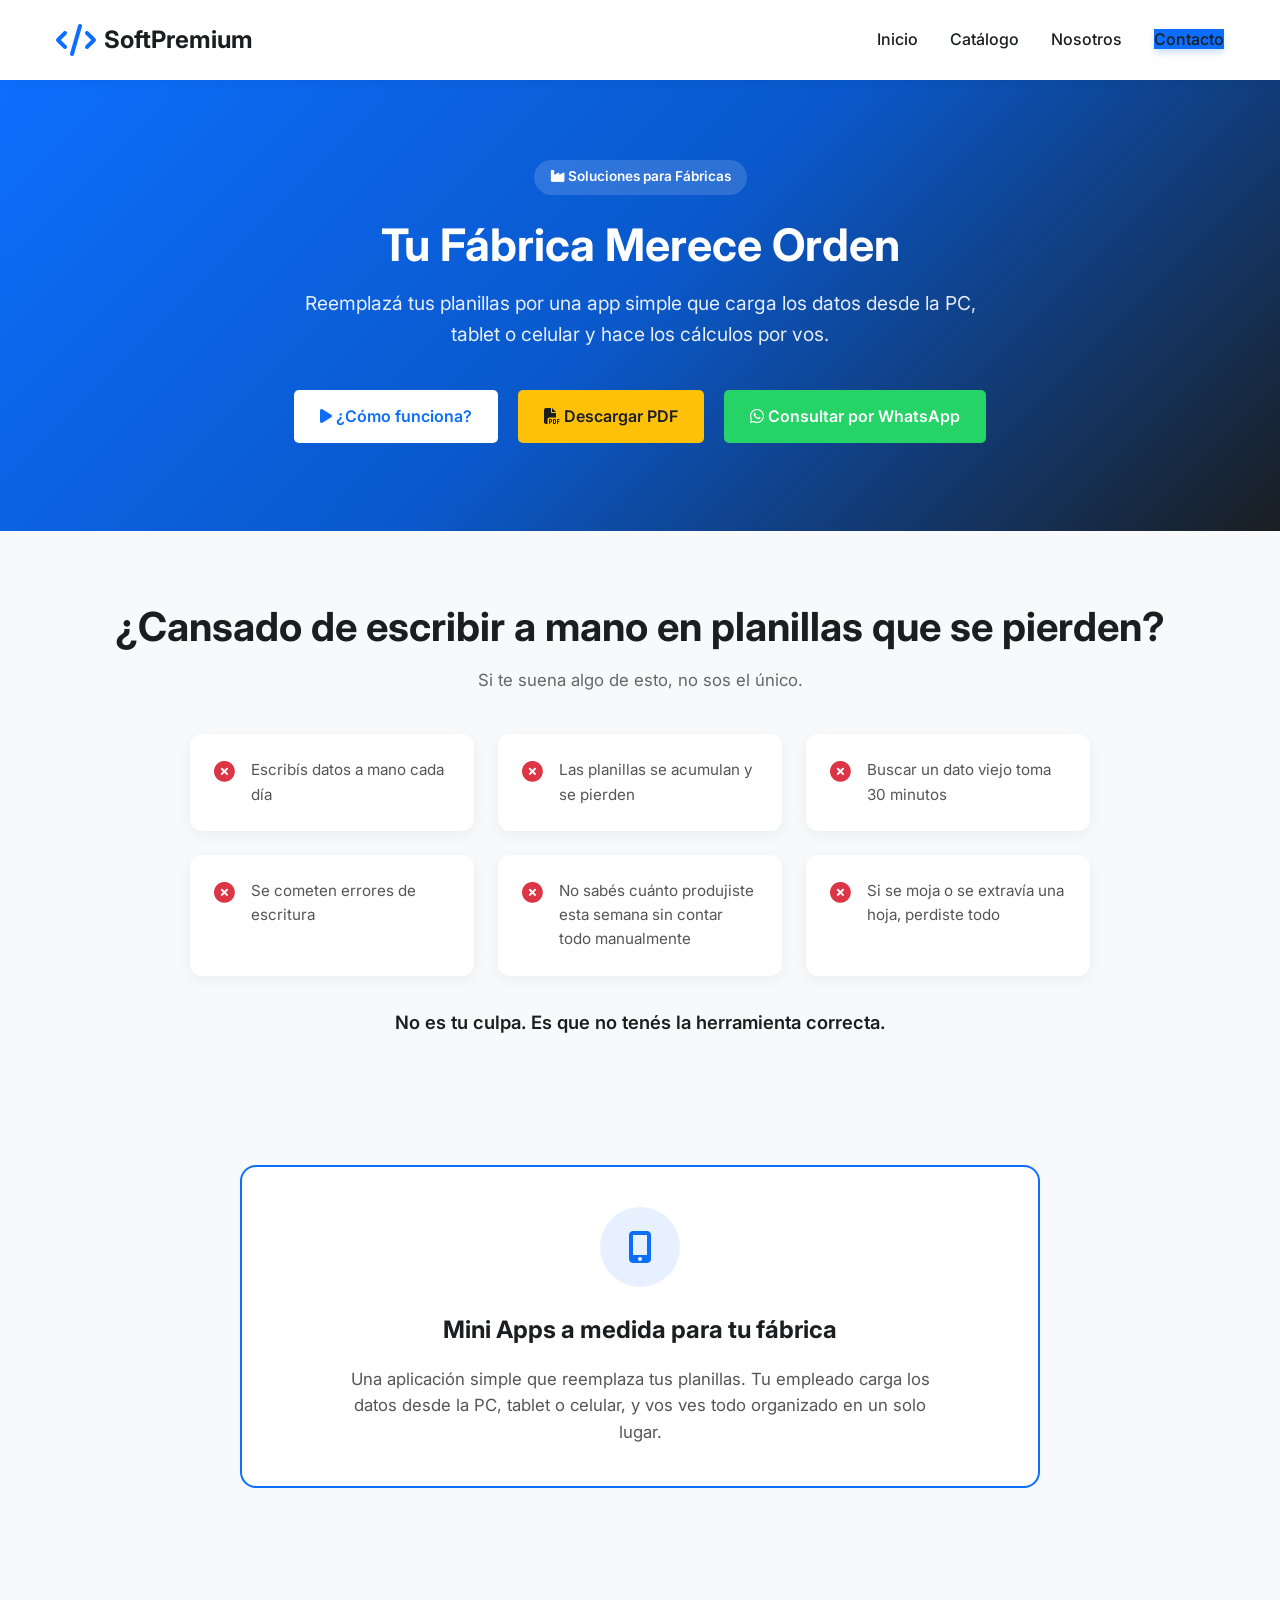
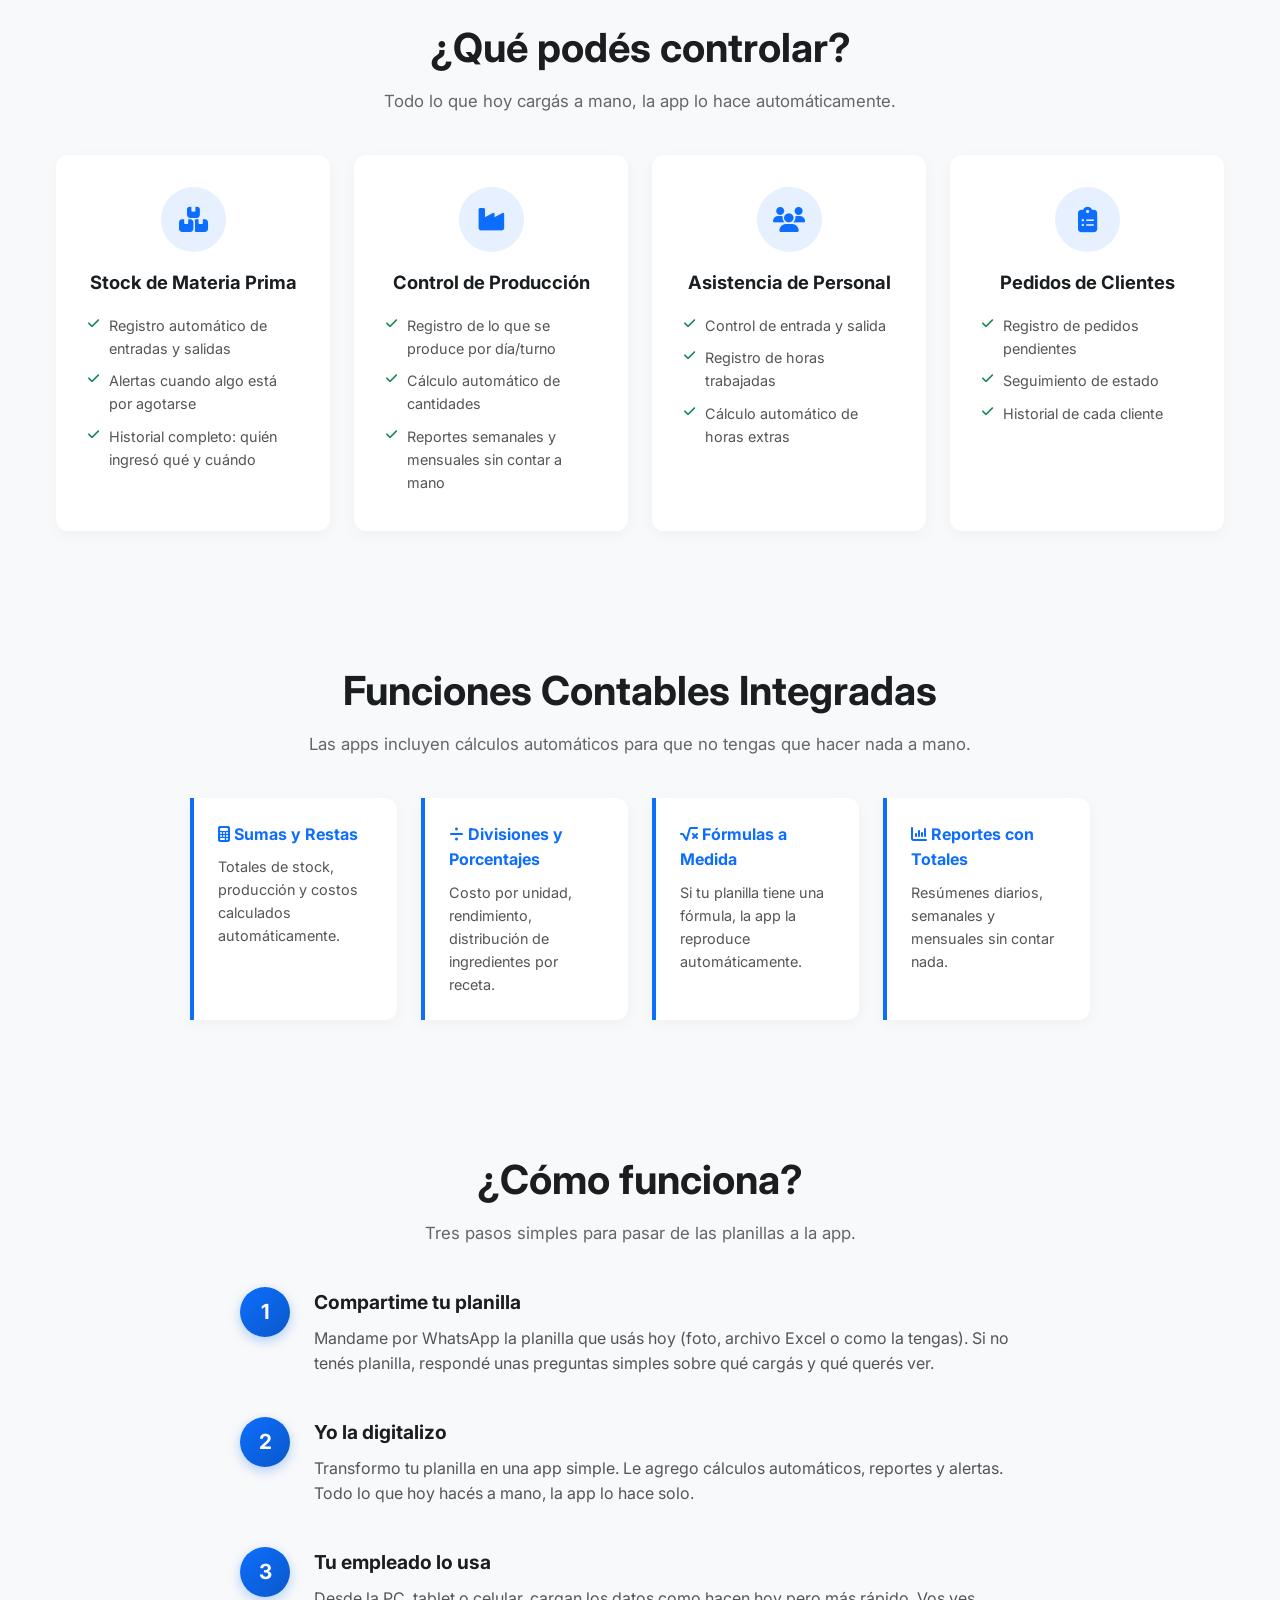
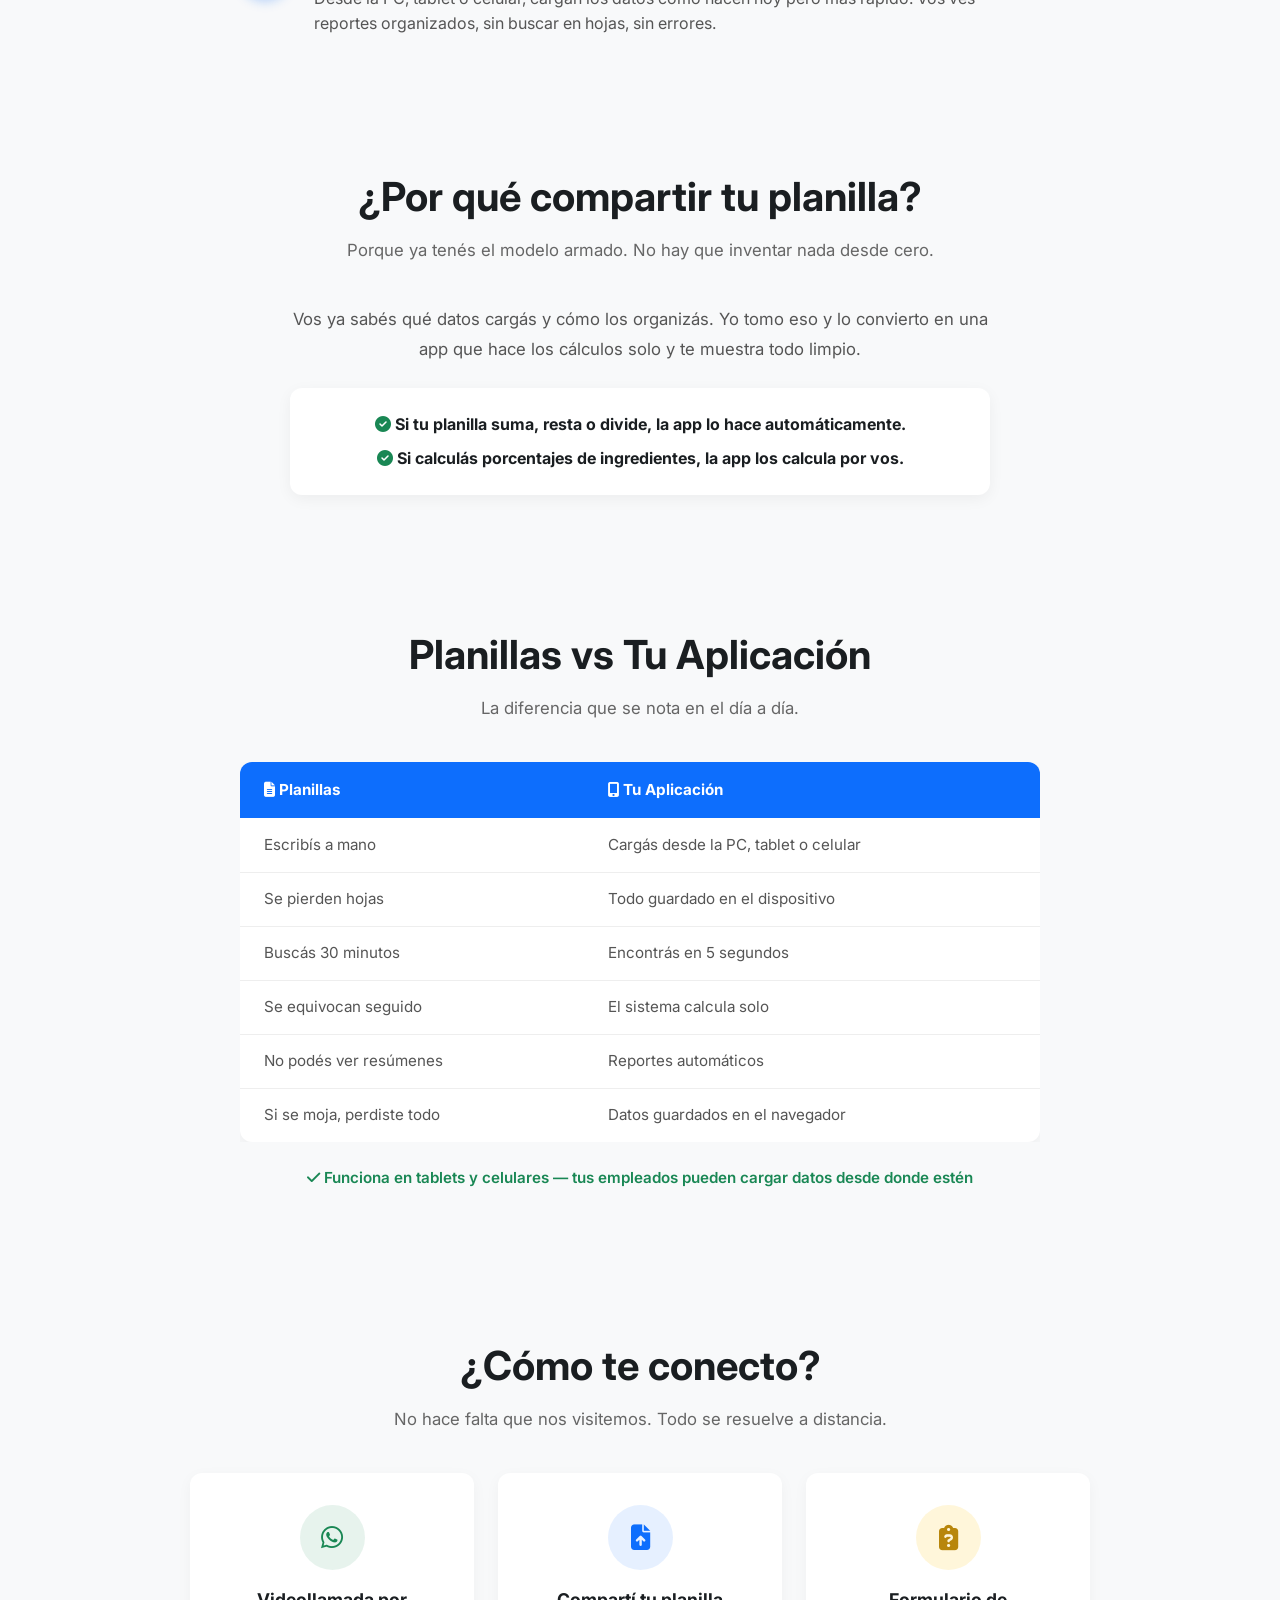
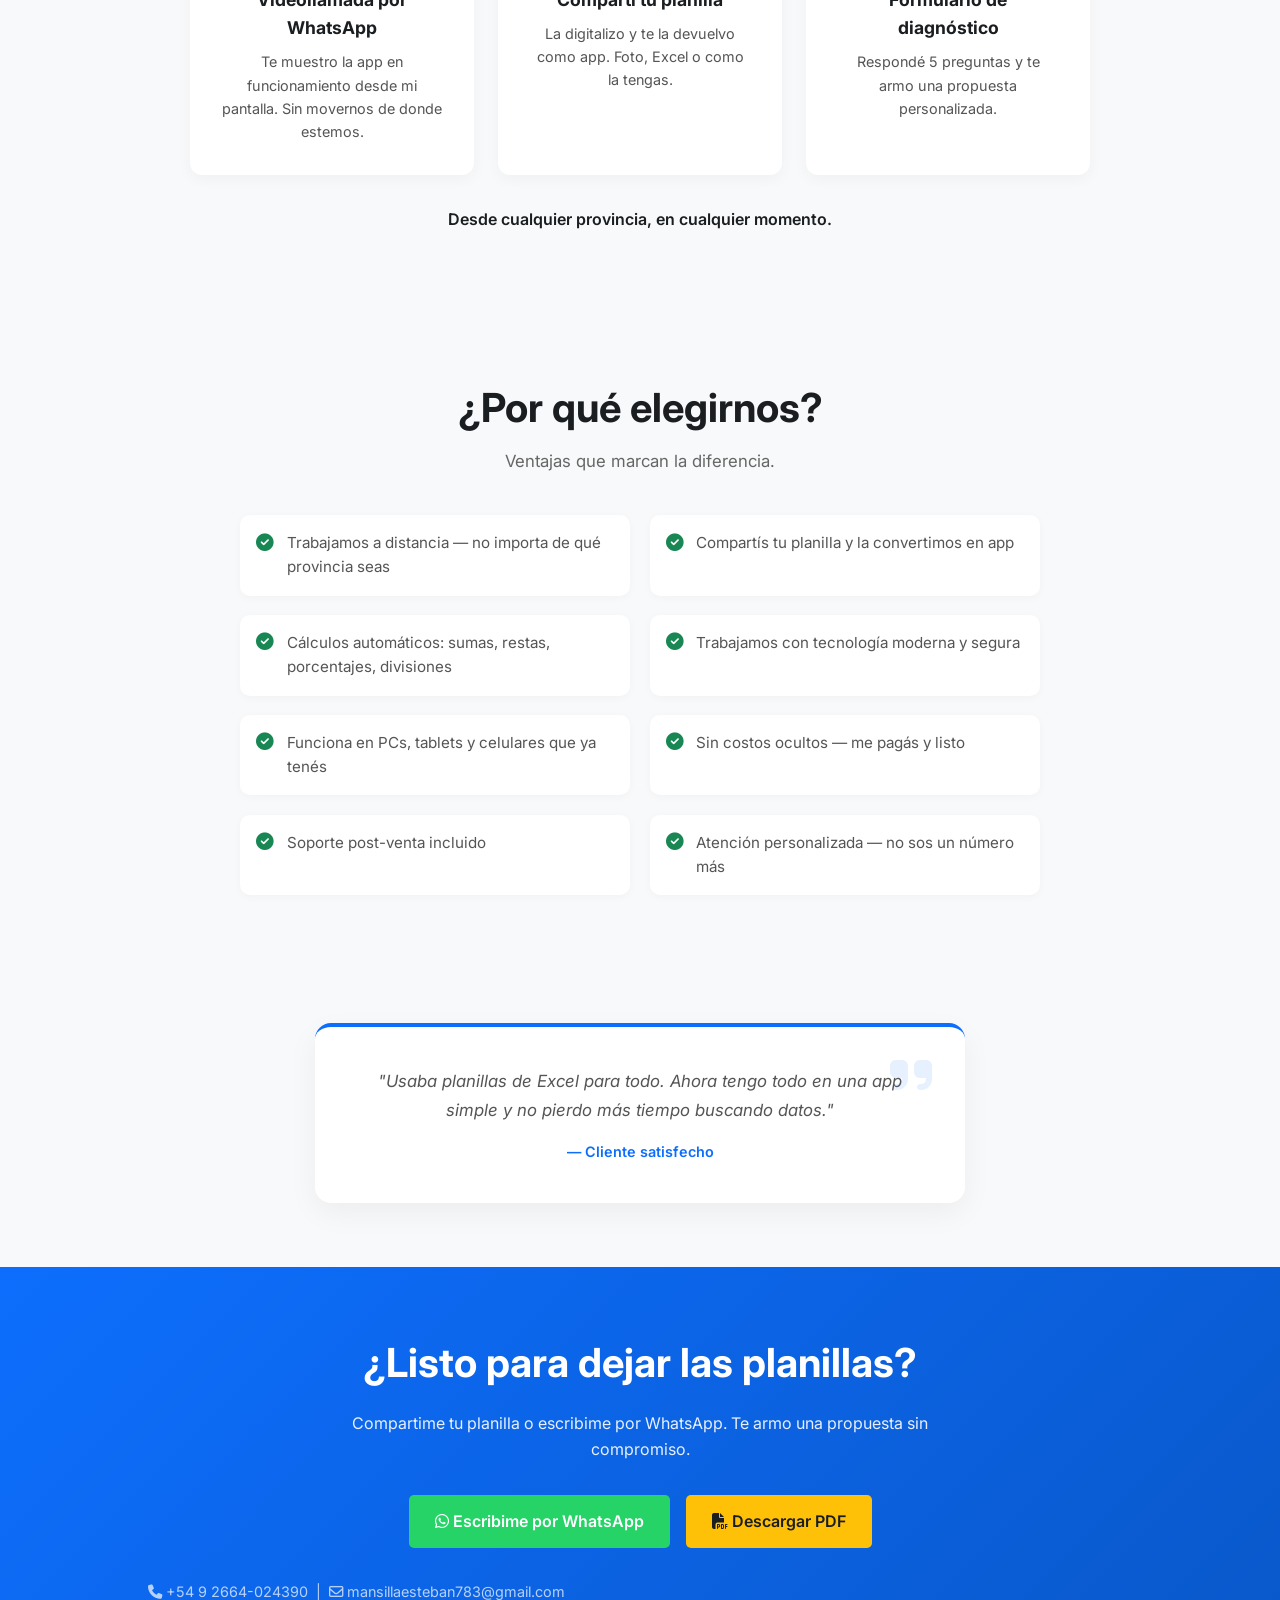
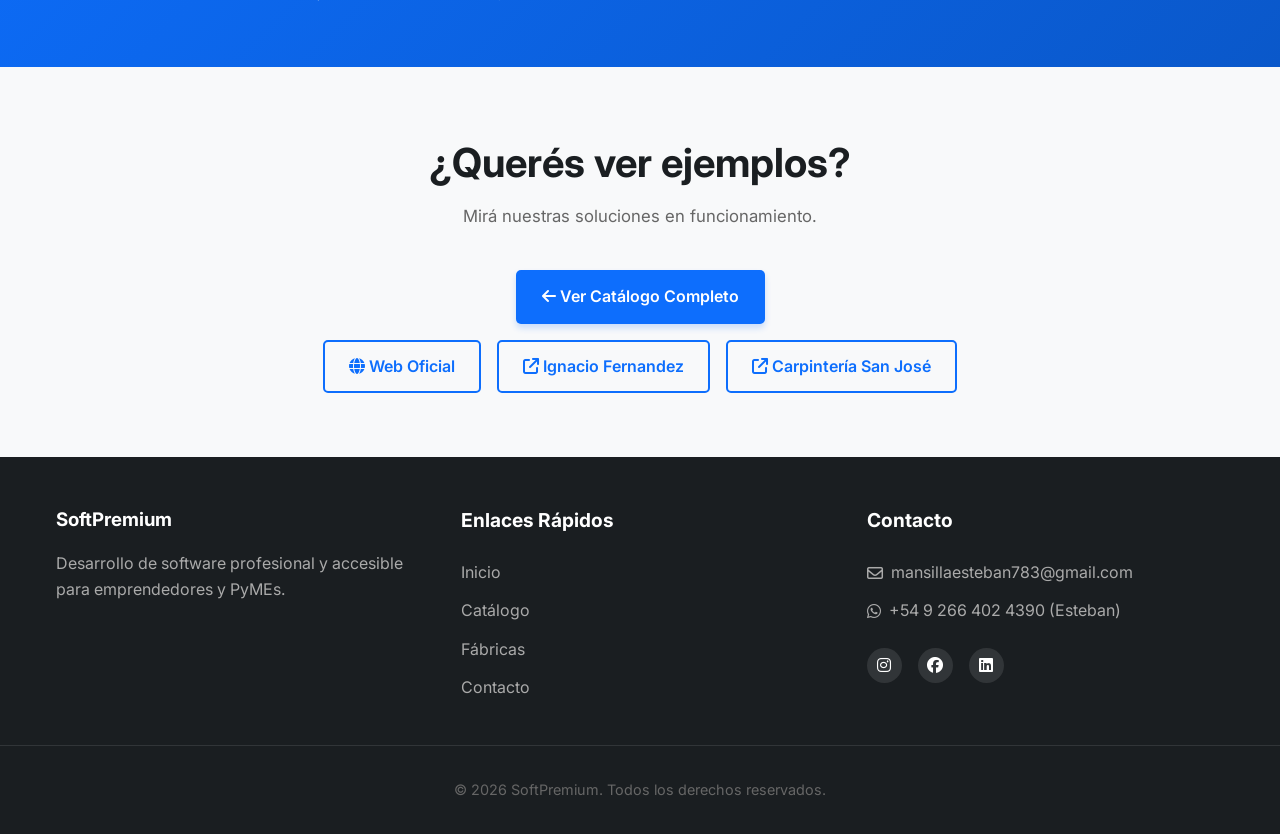
==== fabricas.html @ 87a08356 "fddgsxc" ====
<!DOCTYPE html>
<html lang="es">

<head>
    <meta charset="UTF-8">
    <meta name="viewport" content="width=device-width, initial-scale=1.0">
    <title>Tu Fábrica Merece Orden | SoftPremium</title>
    <meta name="description"
        content="Mini Apps a medida para tu fábrica. Reemplazá tus planillas por una app simple que calcula solo. Stock, producción, asistencia y pedidos.">
    <link rel="preconnect" href="https://fonts.googleapis.com">
    <link rel="preconnect" href="https://fonts.gstatic.com" crossorigin>
    <link href="https://fonts.googleapis.com/css2?family=Inter:wght@300;400;600;700&display=swap" rel="stylesheet">
    <link rel="stylesheet" href="style.css">
    <link rel="stylesheet" href="https://cdnjs.cloudflare.com/ajax/libs/font-awesome/6.4.0/css/all.min.css">
    <link rel="icon" type="image/png" href="icono%20de%20la%20App.png">

    <style>
        /* Factory Page Specific Styles */
        .fab-hero {
            background: linear-gradient(135deg, #0d6efd 0%, #0a58ca 50%, #1a1e21 100%);
            color: #fff;
            padding: 5rem 0;
            text-align: center;
        }

        .fab-hero h1 {
            color: #fff;
            font-size: 2.8rem;
            margin-bottom: 1rem;
        }

        .fab-hero p {
            color: rgba(255, 255, 255, 0.9);
            font-size: 1.2rem;
            max-width: 700px;
            margin: 0 auto 2rem;
        }

        .fab-hero .btn {
            margin: 0.5rem;
        }

        .fab-badge {
            display: inline-block;
            background: rgba(255, 255, 255, 0.15);
            color: #fff;
            padding: 0.4rem 1rem;
            border-radius: 20px;
            font-size: 0.85rem;
            font-weight: 600;
            margin-bottom: 1.5rem;
            backdrop-filter: blur(5px);
        }

        .fab-section {
            padding: 4rem 0;
        }

        .fab-section-alt {
            background-color: #f8f9fa;
        }

        .fab-section h2 {
            text-align: center;
            margin-bottom: 0.5rem;
        }

        .fab-section .subtitle {
            text-align: center;
            color: #666;
            margin-bottom: 2.5rem;
            font-size: 1.05rem;
        }

        .fab-problem-grid {
            display: grid;
            grid-template-columns: repeat(auto-fit, minmax(280px, 1fr));
            gap: 1.5rem;
            max-width: 900px;
            margin: 0 auto;
        }

        .fab-problem-card {
            background: #fff;
            padding: 1.5rem;
            border-radius: 12px;
            box-shadow: 0 4px 15px rgba(0, 0, 0, 0.05);
            display: flex;
            align-items: flex-start;
            gap: 1rem;
            transition: transform 0.3s;
        }

        .fab-problem-card:hover {
            transform: translateY(-3px);
        }

        .fab-problem-card i {
            color: #dc3545;
            font-size: 1.3rem;
            margin-top: 0.2rem;
            flex-shrink: 0;
        }

        .fab-problem-card p {
            margin: 0;
            font-size: 0.95rem;
            color: #555;
        }

        .fab-solution-box {
            background: #fff;
            border: 2px solid var(--primary-color);
            border-radius: 16px;
            padding: 2.5rem;
            max-width: 800px;
            margin: 0 auto;
            text-align: center;
        }

        .fab-solution-box h3 {
            font-size: 1.5rem;
            margin-bottom: 1rem;
        }

        .fab-solution-box p {
            font-size: 1.05rem;
            color: #555;
            max-width: 600px;
            margin: 0 auto;
        }

        .fab-features-grid {
            display: grid;
            grid-template-columns: repeat(auto-fit, minmax(250px, 1fr));
            gap: 1.5rem;
        }

        .fab-feature-card {
            background: #fff;
            padding: 2rem;
            border-radius: 12px;
            box-shadow: 0 4px 15px rgba(0, 0, 0, 0.04);
            text-align: center;
            transition: transform 0.3s, box-shadow 0.3s;
        }

        .fab-feature-card:hover {
            transform: translateY(-5px);
            box-shadow: 0 10px 25px rgba(0, 0, 0, 0.08);
        }

        .fab-feature-card .icon-box {
            width: 65px;
            height: 65px;
            background-color: rgba(13, 110, 253, 0.1);
            color: var(--primary-color);
            border-radius: 50%;
            display: flex;
            justify-content: center;
            align-items: center;
            margin: 0 auto 1rem;
            font-size: 1.6rem;
        }

        .fab-feature-card h3 {
            font-size: 1.15rem;
            margin-bottom: 0.7rem;
        }

        .fab-feature-card ul {
            list-style: none;
            padding: 0;
            text-align: left;
        }

        .fab-feature-card ul li {
            padding: 0.3rem 0;
            padding-left: 1.3rem;
            position: relative;
            color: #555;
            font-size: 0.9rem;
        }

        .fab-feature-card ul li::before {
            content: "\f00c";
            font-family: "Font Awesome 6 Free";
            font-weight: 900;
            position: absolute;
            left: 0;
            color: var(--success-color);
            font-size: 0.8rem;
        }

        .fab-calc-grid {
            display: grid;
            grid-template-columns: repeat(auto-fit, minmax(200px, 1fr));
            gap: 1.5rem;
            max-width: 900px;
            margin: 0 auto;
        }

        .fab-calc-card {
            background: #fff;
            border-left: 4px solid var(--primary-color);
            padding: 1.5rem;
            border-radius: 0 12px 12px 0;
            box-shadow: 0 4px 15px rgba(0, 0, 0, 0.04);
        }

        .fab-calc-card h4 {
            font-size: 1rem;
            margin-bottom: 0.5rem;
            color: var(--primary-color);
        }

        .fab-calc-card p {
            margin: 0;
            font-size: 0.9rem;
            color: #555;
        }

        .fab-steps {
            max-width: 800px;
            margin: 0 auto;
        }

        .fab-step {
            display: flex;
            gap: 1.5rem;
            margin-bottom: 2.5rem;
            align-items: flex-start;
        }

        .fab-step:last-child {
            margin-bottom: 0;
        }

        .fab-step-num {
            width: 50px;
            height: 50px;
            background: linear-gradient(135deg, var(--primary-color), var(--primary-dark));
            color: #fff;
            border-radius: 50%;
            display: flex;
            align-items: center;
            justify-content: center;
            font-size: 1.3rem;
            font-weight: 700;
            flex-shrink: 0;
            box-shadow: 0 4px 12px rgba(13, 110, 253, 0.3);
        }

        .fab-step-content h3 {
            font-size: 1.2rem;
            margin-bottom: 0.5rem;
        }

        .fab-step-content p {
            margin: 0;
            color: #555;
            line-height: 1.6;
        }

        .fab-table-wrapper {
            max-width: 800px;
            margin: 0 auto;
            overflow-x: auto;
        }

        .fab-table {
            width: 100%;
            border-collapse: collapse;
            background: #fff;
            border-radius: 12px;
            overflow: hidden;
            box-shadow: 0 4px 15px rgba(0, 0, 0, 0.05);
        }

        .fab-table th {
            background: var(--primary-color);
            color: #fff;
            padding: 1rem 1.5rem;
            text-align: left;
            font-size: 0.95rem;
        }

        .fab-table td {
            padding: 0.9rem 1.5rem;
            border-bottom: 1px solid #eee;
            font-size: 0.95rem;
            color: #555;
        }

        .fab-table tr:last-child td {
            border-bottom: none;
        }

        .fab-table tr:hover td {
            background-color: #f8f9fa;
        }

        .fab-connect-grid {
            display: grid;
            grid-template-columns: repeat(auto-fit, minmax(250px, 1fr));
            gap: 1.5rem;
            max-width: 900px;
            margin: 0 auto;
        }

        .fab-connect-card {
            background: #fff;
            padding: 2rem;
            border-radius: 12px;
            box-shadow: 0 4px 15px rgba(0, 0, 0, 0.04);
            text-align: center;
            transition: transform 0.3s;
        }

        .fab-connect-card:hover {
            transform: translateY(-3px);
        }

        .fab-connect-card .icon-box {
            width: 65px;
            height: 65px;
            background-color: rgba(25, 135, 84, 0.1);
            color: var(--success-color);
            border-radius: 50%;
            display: flex;
            justify-content: center;
            align-items: center;
            margin: 0 auto 1rem;
            font-size: 1.6rem;
        }

        .fab-connect-card h3 {
            font-size: 1.1rem;
            margin-bottom: 0.5rem;
        }

        .fab-connect-card p {
            margin: 0;
            font-size: 0.9rem;
            color: #555;
        }

        .fab-why-grid {
            display: grid;
            grid-template-columns: repeat(auto-fit, minmax(280px, 1fr));
            gap: 1.2rem;
            max-width: 800px;
            margin: 0 auto;
        }

        .fab-why-item {
            display: flex;
            align-items: flex-start;
            gap: 0.8rem;
            padding: 1rem;
            background: #fff;
            border-radius: 10px;
            box-shadow: 0 2px 10px rgba(0, 0, 0, 0.03);
        }

        .fab-why-item i {
            color: var(--success-color);
            font-size: 1.1rem;
            margin-top: 0.15rem;
            flex-shrink: 0;
        }

        .fab-why-item p {
            margin: 0;
            font-size: 0.95rem;
            color: #555;
        }

        .fab-cta {
            background: linear-gradient(135deg, var(--primary-color), var(--primary-dark));
            color: #fff;
            text-align: center;
            padding: 4rem 0;
        }

        .fab-cta h2 {
            color: #fff;
            margin-bottom: 1rem;
        }

        .fab-cta p {
            color: rgba(25, 255, 255, 0.9);
            max-width: 600px;
            margin: 0 auto 2rem;
            color: rgba(255, 255, 255, 0.9);
        }

        .fab-cta-buttons {
            display: flex;
            justify-content: center;
            flex-wrap: wrap;
            gap: 1rem;
        }

        .fab-testimonial {
            max-width: 650px;
            margin: 0 auto;
            background: #fff;
            padding: 2.5rem;
            border-radius: 16px;
            box-shadow: 0 10px 30px rgba(0, 0, 0, 0.05);
            text-align: center;
            position: relative;
            border-top: 4px solid var(--primary-color);
        }

        .fab-testimonial .quote-icon {
            position: absolute;
            top: 1.5rem;
            right: 2rem;
            font-size: 3rem;
            color: rgba(13, 110, 253, 0.1);
        }

        .fab-testimonial .quote-text {
            font-style: italic;
            color: #555;
            font-size: 1.05rem;
            line-height: 1.7;
            margin-bottom: 1rem;
        }

        .fab-testimonial .quote-author {
            color: var(--primary-color);
            font-weight: 600;
            font-size: 0.9rem;
        }

        .btn-download {
            background-color: var(--accent-color);
            color: var(--secondary-color);
        }

        .btn-download:hover {
            background-color: #e0a800;
            transform: translateY(-2px);
        }

        .btn-whatsapp {
            background-color: #25d366;
            color: #fff;
        }

        .btn-whatsapp:hover {
            background-color: #1da851;
            transform: translateY(-2px);
        }

        @media (max-width: 768px) {
            .fab-hero h1 {
                font-size: 2rem;
            }

            .fab-hero p {
                font-size: 1rem;
            }

            .fab-step {
                flex-direction: column;
                text-align: center;
                align-items: center;
            }

            .fab-hero .btn {
                display: block;
                margin: 0.5rem auto;
            }
        }
    </style>
</head>

<body>
    <header class="header">
        <div class="container header-container">
            <a href="index.html" class="logo">
                <i class="fa-solid fa-code"></i>
                <span>SoftPremium</span>
            </a>
            <nav class="nav">
                <ul class="nav-list">
                    <li><a href="index.html" class="nav-link">Inicio</a></li>
                    <li><a href="index.html#catalogo" class="nav-link">Catálogo</a></li>
                    <li><a href="index.html#nosotros" class="nav-link">Nosotros</a></li>
                    <li><a href="#contacto" class="nav-link btn-primary">Contacto</a></li>
                </ul>
                <div class="mobile-menu-btn">
                    <i class="fa-solid fa-bars"></i>
                </div>
            </nav>
        </div>
    </header>

    <main>
        <!-- Hero -->
        <section class="fab-hero">
            <div class="container">
                <div class="fab-badge"><i class="fa-solid fa-industry"></i> Soluciones para Fábricas</div>
                <h1>Tu Fábrica Merece Orden</h1>
                <p>Reemplazá tus planillas por una app simple que carga los datos desde la PC, tablet o celular y hace los cálculos por vos.</p>
                <div>
                    <a href="#como-funciona" class="btn btn-light"><i class="fa-solid fa-play"></i> ¿Cómo funciona?</a>
                    <a href="TU FÁBRICA MERECE ORDEN/TU FÁBRICA MERECE ORDEN.pdf" download class="btn btn-download"><i class="fa-solid fa-file-pdf"></i> Descargar PDF</a>
                    <a href="https://wa.me/5492664024390?text=Hola%20Esteban%2C%20vi%20la%20secci%C3%B3n%20de%20f%C3%A1bricas%20en%20tu%20web%20y%20quisiera%20consultarte%20por%20una%20app%20para%20mi%20f%C3%A1brica." target="_blank" class="btn btn-whatsapp"><i class="fa-brands fa-whatsapp"></i> Consultar por WhatsApp</a>
                </div>
            </div>
        </section>

        <!-- El Problema -->
        <section class="fab-section">
            <div class="container">
                <h2>¿Cansado de escribir a mano en planillas que se pierden?</h2>
                <p class="subtitle">Si te suena algo de esto, no sos el único.</p>
                <div class="fab-problem-grid">
                    <div class="fab-problem-card">
                        <i class="fa-solid fa-circle-xmark"></i>
                        <p>Escribís datos a mano cada día</p>
                    </div>
                    <div class="fab-problem-card">
                        <i class="fa-solid fa-circle-xmark"></i>
                        <p>Las planillas se acumulan y se pierden</p>
                    </div>
                    <div class="fab-problem-card">
                        <i class="fa-solid fa-circle-xmark"></i>
                        <p>Buscar un dato viejo toma 30 minutos</p>
                    </div>
                    <div class="fab-problem-card">
                        <i class="fa-solid fa-circle-xmark"></i>
                        <p>Se cometen errores de escritura</p>
                    </div>
                    <div class="fab-problem-card">
                        <i class="fa-solid fa-circle-xmark"></i>
                        <p>No sabés cuánto produjiste esta semana sin contar todo manualmente</p>
                    </div>
                    <div class="fab-problem-card">
                        <i class="fa-solid fa-circle-xmark"></i>
                        <p>Si se moja o se extravía una hoja, perdiste todo</p>
                    </div>
                </div>
                <div style="text-align: center; margin-top: 2rem;">
                    <p style="font-size: 1.15rem; color: var(--secondary-color); font-weight: 600; max-width: 600px; margin: 0 auto;">
                        No es tu culpa. Es que no tenés la herramienta correcta.
                    </p>
                </div>
            </div>
        </section>

        <!-- La Solución -->
        <section class="fab-section fab-section-alt">
            <div class="container">
                <div class="fab-solution-box">
                    <div class="icon-box" style="width: 80px; height: 80px; font-size: 2rem; margin: 0 auto 1.5rem;">
                        <i class="fa-solid fa-mobile-screen-button"></i>
                    </div>
                    <h3>Mini Apps a medida para tu fábrica</h3>
                    <p>Una aplicación simple que reemplaza tus planillas. Tu empleado carga los datos desde la PC, tablet o celular, y vos ves todo organizado en un solo lugar.</p>
                </div>
            </div>
        </section>

        <!-- ¿Qué podés controlar? -->
        <section class="fab-section">
            <div class="container">
                <h2>¿Qué podés controlar?</h2>
                <p class="subtitle">Todo lo que hoy cargás a mano, la app lo hace automáticamente.</p>
                <div class="fab-features-grid">
                    <div class="fab-feature-card">
                        <div class="icon-box">
                            <i class="fa-solid fa-boxes-stacked"></i>
                        </div>
                        <h3>Stock de Materia Prima</h3>
                        <ul>
                            <li>Registro automático de entradas y salidas</li>
                            <li>Alertas cuando algo está por agotarse</li>
                            <li>Historial completo: quién ingresó qué y cuándo</li>
                        </ul>
                    </div>
                    <div class="fab-feature-card">
                        <div class="icon-box">
                            <i class="fa-solid fa-industry"></i>
                        </div>
                        <h3>Control de Producción</h3>
                        <ul>
                            <li>Registro de lo que se produce por día/turno</li>
                            <li>Cálculo automático de cantidades</li>
                            <li>Reportes semanales y mensuales sin contar a mano</li>
                        </ul>
                    </div>
                    <div class="fab-feature-card">
                        <div class="icon-box">
                            <i class="fa-solid fa-users"></i>
                        </div>
                        <h3>Asistencia de Personal</h3>
                        <ul>
                            <li>Control de entrada y salida</li>
                            <li>Registro de horas trabajadas</li>
                            <li>Cálculo automático de horas extras</li>
                        </ul>
                    </div>
                    <div class="fab-feature-card">
                        <div class="icon-box">
                            <i class="fa-solid fa-clipboard-list"></i>
                        </div>
                        <h3>Pedidos de Clientes</h3>
                        <ul>
                            <li>Registro de pedidos pendientes</li>
                            <li>Seguimiento de estado</li>
                            <li>Historial de cada cliente</li>
                        </ul>
                    </div>
                </div>
            </div>
        </section>

        <!-- Funciones Contables -->
        <section class="fab-section fab-section-alt">
            <div class="container">
                <h2>Funciones Contables Integradas</h2>
                <p class="subtitle">Las apps incluyen cálculos automáticos para que no tengas que hacer nada a mano.</p>
                <div class="fab-calc-grid">
                    <div class="fab-calc-card">
                        <h4><i class="fa-solid fa-calculator"></i> Sumas y Restas</h4>
                        <p>Totales de stock, producción y costos calculados automáticamente.</p>
                    </div>
                    <div class="fab-calc-card">
                        <h4><i class="fa-solid fa-divide"></i> Divisiones y Porcentajes</h4>
                        <p>Costo por unidad, rendimiento, distribución de ingredientes por receta.</p>
                    </div>
                    <div class="fab-calc-card">
                        <h4><i class="fa-solid fa-square-root-variable"></i> Fórmulas a Medida</h4>
                        <p>Si tu planilla tiene una fórmula, la app la reproduce automáticamente.</p>
                    </div>
                    <div class="fab-calc-card">
                        <h4><i class="fa-solid fa-chart-column"></i> Reportes con Totales</h4>
                        <p>Resúmenes diarios, semanales y mensuales sin contar nada.</p>
                    </div>
                </div>
            </div>
        </section>

        <!-- ¿Cómo funciona? -->
        <section class="fab-section" id="como-funciona">
            <div class="container">
                <h2>¿Cómo funciona?</h2>
                <p class="subtitle">Tres pasos simples para pasar de las planillas a la app.</p>
                <div class="fab-steps">
                    <div class="fab-step">
                        <div class="fab-step-num">1</div>
                        <div class="fab-step-content">
                            <h3>Compartime tu planilla</h3>
                            <p>Mandame por WhatsApp la planilla que usás hoy (foto, archivo Excel o como la tengas). Si no tenés planilla, respondé unas preguntas simples sobre qué cargás y qué querés ver.</p>
                        </div>
                    </div>
                    <div class="fab-step">
                        <div class="fab-step-num">2</div>
                        <div class="fab-step-content">
                            <h3>Yo la digitalizo</h3>
                            <p>Transformo tu planilla en una app simple. Le agrego cálculos automáticos, reportes y alertas. Todo lo que hoy hacés a mano, la app lo hace solo.</p>
                        </div>
                    </div>
                    <div class="fab-step">
                        <div class="fab-step-num">3</div>
                        <div class="fab-step-content">
                            <h3>Tu empleado lo usa</h3>
                            <p>Desde la PC, tablet o celular, cargan los datos como hacen hoy pero más rápido. Vos ves reportes organizados, sin buscar en hojas, sin errores.</p>
                        </div>
                    </div>
                </div>
            </div>
        </section>

        <!-- ¿Por qué compartir su planilla? -->
        <section class="fab-section fab-section-alt">
            <div class="container">
                <h2>¿Por qué compartir tu planilla?</h2>
                <p class="subtitle">Porque ya tenés el modelo armado. No hay que inventar nada desde cero.</p>
                <div style="max-width: 700px; margin: 0 auto; text-align: center;">
                    <p style="font-size: 1.05rem; line-height: 1.8; color: #555;">
                        Vos ya sabés qué datos cargás y cómo los organizás. Yo tomo eso y lo convierto en una app que hace los cálculos solo y te muestra todo limpio.
                    </p>
                    <div style="margin-top: 1.5rem; padding: 1.5rem; background: #fff; border-radius: 12px; box-shadow: 0 4px 15px rgba(0,0,0,0.05);">
                        <p style="font-size: 1rem; color: var(--secondary-color); margin-bottom: 0.5rem;">
                            <i class="fa-solid fa-check-circle" style="color: var(--success-color);"></i>
                            <strong>Si tu planilla suma, resta o divide, la app lo hace automáticamente.</strong>
                        </p>
                        <p style="font-size: 1rem; color: var(--secondary-color); margin: 0;">
                            <i class="fa-solid fa-check-circle" style="color: var(--success-color);"></i>
                            <strong>Si calculás porcentajes de ingredientes, la app los calcula por vos.</strong>
                        </p>
                    </div>
                </div>
            </div>
        </section>

        <!-- Tabla de Ventajas -->
        <section class="fab-section">
            <div class="container">
                <h2>Planillas vs Tu Aplicación</h2>
                <p class="subtitle">La diferencia que se nota en el día a día.</p>
                <div class="fab-table-wrapper">
                    <table class="fab-table">
                        <thead>
                            <tr>
                                <th><i class="fa-solid fa-file-lines"></i> Planillas</th>
                                <th><i class="fa-solid fa-mobile-screen-button"></i> Tu Aplicación</th>
                            </tr>
                        </thead>
                        <tbody>
                            <tr>
                                <td>Escribís a mano</td>
                                <td>Cargás desde la PC, tablet o celular</td>
                            </tr>
                            <tr>
                                <td>Se pierden hojas</td>
                                <td>Todo guardado en el dispositivo</td>
                            </tr>
                            <tr>
                                <td>Buscás 30 minutos</td>
                                <td>Encontrás en 5 segundos</td>
                            </tr>
                            <tr>
                                <td>Se equivocan seguido</td>
                                <td>El sistema calcula solo</td>
                            </tr>
                            <tr>
                                <td>No podés ver resúmenes</td>
                                <td>Reportes automáticos</td>
                            </tr>
                            <tr>
                                <td>Si se moja, perdiste todo</td>
                                <td>Datos guardados en el navegador</td>
                            </tr>
                        </tbody>
                    </table>
                </div>
                <div style="text-align: center; margin-top: 1.5rem;">
                    <p style="font-size: 0.95rem; color: var(--success-color); font-weight: 600;">
                        <i class="fa-solid fa-check"></i> Funciona en tablets y celulares — tus empleados pueden cargar datos desde donde estén
                    </p>
                </div>
            </div>
        </section>

        <!-- ¿Cómo te conecto? -->
        <section class="fab-section fab-section-alt">
            <div class="container">
                <h2>¿Cómo te conecto?</h2>
                <p class="subtitle">No hace falta que nos visitemos. Todo se resuelve a distancia.</p>
                <div class="fab-connect-grid">
                    <div class="fab-connect-card">
                        <div class="icon-box">
                            <i class="fa-brands fa-whatsapp"></i>
                        </div>
                        <h3>Videollamada por WhatsApp</h3>
                        <p>Te muestro la app en funcionamiento desde mi pantalla. Sin movernos de donde estemos.</p>
                    </div>
                    <div class="fab-connect-card">
                        <div class="icon-box" style="background-color: rgba(13, 110, 253, 0.1); color: var(--primary-color);">
                            <i class="fa-solid fa-file-arrow-up"></i>
                        </div>
                        <h3>Compartí tu planilla</h3>
                        <p>La digitalizo y te la devuelvo como app. Foto, Excel o como la tengas.</p>
                    </div>
                    <div class="fab-connect-card">
                        <div class="icon-box" style="background-color: rgba(255, 193, 7, 0.15); color: #b8860b;">
                            <i class="fa-solid fa-clipboard-question"></i>
                        </div>
                        <h3>Formulario de diagnóstico</h3>
                        <p>Respondé 5 preguntas y te armo una propuesta personalizada.</p>
                    </div>
                </div>
                <p style="text-align: center; margin-top: 2rem; font-weight: 600; color: var(--secondary-color);">
                    Desde cualquier provincia, en cualquier momento.
                </p>
            </div>
        </section>

        <!-- ¿Por qué elegirnos? -->
        <section class="fab-section">
            <div class="container">
                <h2>¿Por qué elegirnos?</h2>
                <p class="subtitle">Ventajas que marcan la diferencia.</p>
                <div class="fab-why-grid">
                    <div class="fab-why-item">
                        <i class="fa-solid fa-check-circle"></i>
                        <p>Trabajamos a distancia — no importa de qué provincia seas</p>
                    </div>
                    <div class="fab-why-item">
                        <i class="fa-solid fa-check-circle"></i>
                        <p>Compartís tu planilla y la convertimos en app</p>
                    </div>
                    <div class="fab-why-item">
                        <i class="fa-solid fa-check-circle"></i>
                        <p>Cálculos automáticos: sumas, restas, porcentajes, divisiones</p>
                    </div>
                    <div class="fab-why-item">
                        <i class="fa-solid fa-check-circle"></i>
                        <p>Trabajamos con tecnología moderna y segura</p>
                    </div>
                    <div class="fab-why-item">
                        <i class="fa-solid fa-check-circle"></i>
                        <p>Funciona en PCs, tablets y celulares que ya tenés</p>
                    </div>
                    <div class="fab-why-item">
                        <i class="fa-solid fa-check-circle"></i>
                        <p>Sin costos ocultos — me pagás y listo</p>
                    </div>
                    <div class="fab-why-item">
                        <i class="fa-solid fa-check-circle"></i>
                        <p>Soporte post-venta incluido</p>
                    </div>
                    <div class="fab-why-item">
                        <i class="fa-solid fa-check-circle"></i>
                        <p>Atención personalizada — no sos un número más</p>
                    </div>
                </div>
            </div>
        </section>

        <!-- Testimonio -->
        <section class="fab-section fab-section-alt">
            <div class="container">
                <div class="fab-testimonial">
                    <i class="fa-solid fa-quote-right quote-icon"></i>
                    <div class="quote-text">
                        "Usaba planillas de Excel para todo. Ahora tengo todo en una app simple y no pierdo más tiempo buscando datos."
                    </div>
                    <div class="quote-author">— Cliente satisfecho</div>
                </div>
            </div>
        </section>

        <!-- CTA Final -->
        <section class="fab-cta" id="contacto">
            <div class="container">
                <h2>¿Listo para dejar las planillas?</h2>
                <p>Compartime tu planilla o escribime por WhatsApp. Te armo una propuesta sin compromiso.</p>
                <div class="fab-cta-buttons">
                    <a href="https://wa.me/5492664024390?text=Hola%20Esteban%2C%20vi%20la%20secci%C3%B3n%20de%20f%C3%A1bricas%20en%20tu%20web%20y%20quisiera%20consultarte%20por%20una%20app%20para%20mi%20f%C3%A1brica." target="_blank" class="btn btn-whatsapp"><i class="fa-brands fa-whatsapp"></i> Escribime por WhatsApp</a>
                    <a href="TU FÁBRICA MERECE ORDEN/TU FÁBRICA MERECE ORDEN.pdf" download class="btn btn-download"><i class="fa-solid fa-file-pdf"></i> Descargar PDF</a>
                </div>
                <div style="margin-top: 2rem; color: rgba(255,255,255,0.7); font-size: 0.9rem;">
                    <p style="color: rgba(255,255,255,0.7); margin: 0;">
                        <i class="fa-solid fa-phone"></i> +54 9 2664-024390 &nbsp;|&nbsp;
                        <i class="fa-regular fa-envelope"></i> mansillaesteban783@gmail.com
                    </p>
                </div>
            </div>
        </section>

        <!-- Ver ejemplos -->
        <section class="fab-section">
            <div class="container text-center">
                <h2>¿Querés ver ejemplos?</h2>
                <p class="subtitle">Mirá nuestras soluciones en funcionamiento.</p>
                <div style="margin-bottom: 1rem;">
                    <a href="index.html" class="btn btn-primary"><i class="fa-solid fa-arrow-left"></i> Ver Catálogo Completo</a>
                </div>
                <div style="display: flex; justify-content: center; flex-wrap: wrap; gap: 1rem; margin-top: 1rem;">
                    <a href="https://estev1000.github.io/SoftPremium/" target="_blank" class="btn btn-outline"><i class="fa-solid fa-globe"></i> Web Oficial</a>
                    <a href="https://estev1000.github.io/Ignacio-Fernandez-Productor-Asesor-de-Seguros/" target="_blank" class="btn btn-outline"><i class="fa-solid fa-arrow-up-right-from-square"></i> Ignacio Fernandez</a>
                    <a href="https://estev1000.github.io/Carpinteria-San-Jose/" target="_blank" class="btn btn-outline"><i class="fa-solid fa-arrow-up-right-from-square"></i> Carpintería San José</a>
                </div>
            </div>
        </section>
    </main>

    <footer class="footer">
        <div class="container footer-content">
            <div class="footer-brand">
                <h3>SoftPremium</h3>
                <p>Desarrollo de software profesional y accesible para emprendedores y PyMEs.</p>
            </div>
            <div class="footer-links">
                <h4>Enlaces Rápidos</h4>
                <ul>
                    <li><a href="index.html">Inicio</a></li>
                    <li><a href="index.html#catalogo">Catálogo</a></li>
                    <li><a href="fabricas.html">Fábricas</a></li>
                    <li><a href="#contacto">Contacto</a></li>
                </ul>
            </div>
            <div class="footer-contact">
                <h4>Contacto</h4>
                <p><i class="fa-regular fa-envelope"></i> mansillaesteban783@gmail.com</p>
                <p><i class="fa-brands fa-whatsapp"></i> +54 9 266 402 4390 (Esteban)</p>
                <div class="social-icons">
                    <a href="#"><i class="fa-brands fa-instagram"></i></a>
                    <a href="https://www.facebook.com/profile.php?id=61573577638494&locale=es_LA"><i class="fa-brands fa-facebook"></i></a>
                    <a href="https://www.linkedin.com/in/esteban-federico-mansilla-4b6b83250/"><i class="fa-brands fa-linkedin"></i></a>
                </div>
            </div>
        </div>
        <div class="footer-bottom">
            <p>&copy; 2026 SoftPremium. Todos los derechos reservados.</p>
        </div>
    </footer>

    <script>
        // Mobile menu toggle for factory page
        const mobileMenuBtn = document.querySelector('.mobile-menu-btn');
        const navList = document.querySelector('.nav-list');

        if (mobileMenuBtn && navList) {
            mobileMenuBtn.addEventListener('click', () => {
                if (navList.style.display === 'flex') {
                    navList.style.display = 'none';
                } else {
                    navList.style.display = 'flex';
                    navList.style.flexDirection = 'column';
                    navList.style.position = 'absolute';
                    navList.style.top = '80px';
                    navList.style.left = '0';
                    navList.style.width = '100%';
                    navList.style.backgroundColor = '#fff';
                    navList.style.padding = '1rem';
                    navList.style.boxShadow = '0 5px 10px rgba(0,0,0,0.1)';
                    navList.style.zIndex = '999';
                }
            });

            document.querySelectorAll('.nav-link').forEach(link => {
                link.addEventListener('click', () => {
                    if (window.innerWidth <= 768) {
                        navList.style.display = 'none';
                    }
                });
            });
        }

        // Smooth scroll for anchor links
        document.querySelectorAll('a[href^="#"]').forEach(anchor => {
            anchor.addEventListener('click', function (e) {
                const target = document.querySelector(this.getAttribute('href'));
                if (target) {
                    e.preventDefault();
                    target.scrollIntoView({ behavior: 'smooth', block: 'start' });
                }
            });
        });
    </script>
</body>

</html>
---- style.css ----
:root {
    /* Color Palette */
    --primary-color: #0d6efd;
    --primary-dark: #0a58ca;
    --secondary-color: #1a1e21;
    --accent-color: #ffc107;
    --text-color: #333333;
    --light-bg: #f8f9fa;
    --dark-bg: #121212;
    --card-bg: #ffffff;
    --border-color: #e9ecef;
    --success-color: #198754;

    /* Spacing */
    --space-sm: 0.5rem;
    --space-md: 1rem;
    --space-lg: 2rem;
    --space-xl: 4rem;

    /* Fonts */
    --font-heading: 'Inter', sans-serif;
    --font-body: 'Inter', sans-serif;
}

/* Base Styles */
* {
    box-sizing: border-box;
    margin: 0;
    padding: 0;
}

body {
    font-family: var(--font-body);
    line-height: 1.6;
    color: var(--text-color);
    background-color: var(--light-bg);
}

img {
    max-width: 100%;
    height: auto;
    display: block;
}

a {
    text-decoration: none;
    color: inherit;
    transition: all 0.3s ease;
}

ul {
    list-style: none;
}

.container {
    max-width: 1200px;
    margin: 0 auto;
    padding: 0 var(--space-md);
}

.section-padding {
    padding: var(--space-xl) 0;
}

.text-center {
    text-align: center;
}

/* Typography */
h1,
h2,
h3,
h4,
h5,
h6 {
    font-family: var(--font-heading);
    font-weight: 700;
    color: var(--secondary-color);
    margin-bottom: var(--space-sm);
}

h1 {
    font-size: 3rem;
    line-height: 1.2;
}

h2 {
    font-size: 2.5rem;
    margin-bottom: var(--space-lg);
}

p {
    margin-bottom: var(--space-md);
    color: #666;
}

.gradient-text {
    background: linear-gradient(90deg, var(--primary-color), #00d2ff);
    -webkit-background-clip: text;
    background-clip: text;
    -webkit-text-fill-color: transparent;
}

/* Badge */
.badge {
    display: inline-block;
    padding: 0.25rem 0.5rem;
    font-size: 0.75rem;
    font-weight: 700;
    line-height: 1;
    color: #fff;
    text-align: center;
    white-space: nowrap;
    vertical-align: baseline;
    border-radius: 0.25rem;
    background-color: var(--primary-color);
    margin-bottom: var(--space-md);
}

/* Buttons */
.btn {
    display: inline-block;
    padding: 0.75rem 1.5rem;
    font-size: 1rem;
    font-weight: 600;
    border-radius: 5px;
    cursor: pointer;
    border: 2px solid transparent;
}

.btn-primary {
    background-color: var(--primary-color);
    color: #fff;
    box-shadow: 0 4px 6px rgba(13, 110, 253, 0.2);
}

.btn-primary:hover {
    background-color: var(--primary-dark);
    transform: translateY(-2px);
    box-shadow: 0 6px 8px rgba(13, 110, 253, 0.3);
}

.btn-outline {
    background-color: transparent;
    border-color: var(--primary-color);
    color: var(--primary-color);
}

.btn-outline:hover {
    background-color: var(--primary-color);
    color: #fff;
}

.btn-light {
    background-color: #fff;
    color: var(--primary-color);
}

.btn-light:hover {
    background-color: #f8f9fa;
    color: var(--primary-dark);
}

.btn-secondary {
    background-color: var(--accent-color);
    color: var(--secondary-color);
    box-shadow: 0 4px 6px rgba(255, 193, 7, 0.2);
}

.btn-secondary:hover {
    background-color: #e0a800;
    transform: translateY(-2px);
    box-shadow: 0 6px 8px rgba(255, 193, 7, 0.3);
}

/* Header & Nav */
.header {
    background-color: #fff;
    box-shadow: 0 2px 10px rgba(0, 0, 0, 0.05);
    position: sticky;
    top: 0;
    z-index: 1000;
}

.header-container {
    display: flex;
    justify-content: space-between;
    align-items: center;
    height: 80px;
}

.logo {
    display: flex;
    align-items: center;
    font-size: 1.5rem;
    font-weight: 700;
    color: var(--secondary-color);
}

.logo i {
    color: var(--primary-color);
    margin-right: 0.5rem;
    font-size: 2rem;
}

.nav-list {
    display: flex;
    align-items: center;
    gap: var(--space-lg);
}

.nav-link {
    font-weight: 500;
    color: var(--secondary-color);
}

.nav-link.active,
.nav-link:hover {
    color: var(--primary-color);
}

.mobile-menu-btn {
    display: none;
    font-size: 1.5rem;
    cursor: pointer;
}

/* Hero Section */
.hero {
    background-color: #fff;
    padding: 6rem 0;
    overflow: hidden;
    position: relative;
}

.hero-content {
    display: grid;
    grid-template-columns: 1fr 1fr;
    gap: var(--space-xl);
    align-items: center;
}

.hero-buttons {
    display: flex;
    gap: var(--space-md);
    margin-top: var(--space-lg);
}

.tech-visual {
    position: relative;
    width: 100%;
    height: 400px;
    background: radial-gradient(circle at center, #f0f4ff 0%, #fff 70%);
    border-radius: 20px;
    display: flex;
    justify-content: center;
    align-items: center;
}

.circle {
    position: absolute;
    border-radius: 50%;
    border: 1px solid rgba(13, 110, 253, 0.1);
}

.circle-1 {
    width: 300px;
    height: 300px;
    animation: pulse 4s infinite;
}

.circle-2 {
    width: 450px;
    height: 450px;
    animation: pulse 6s infinite reverse;
}

.card-float {
    position: absolute;
    background: #fff;
    padding: 1rem 1.5rem;
    border-radius: 12px;
    box-shadow: 0 10px 20px rgba(0, 0, 0, 0.08);
    display: flex;
    align-items: center;
    gap: 0.8rem;
    font-weight: 600;
    font-size: 0.9rem;
    animation: float 3s ease-in-out infinite;
}

.card-1 {
    top: 20%;
    left: 10%;
    animation-delay: 0s;
}

.card-1 i {
    color: var(--success-color);
    font-size: 1.2rem;
}

.card-2 {
    bottom: 25%;
    right: 10%;
    animation-delay: 1.5s;
}

.card-2 i {
    color: var(--accent-color);
    font-size: 1.2rem;
}

@keyframes pulse {
    0% {
        transform: scale(1);
        opacity: 0.5;
    }

    50% {
        transform: scale(1.1);
        opacity: 0.2;
    }

    100% {
        transform: scale(1);
        opacity: 0.5;
    }
}

@keyframes float {
    0% {
        transform: translateY(0);
    }

    50% {
        transform: translateY(-10px);
    }

    100% {
        transform: translateY(0);
    }
}

/* Features */
.features-grid {
    display: grid;
    grid-template-columns: repeat(auto-fit, minmax(250px, 1fr));
    gap: var(--space-lg);
    margin-top: var(--space-lg);
}

.feature-card {
    background: #fff;
    padding: var(--space-lg);
    border-radius: 10px;
    box-shadow: 0 4px 15px rgba(0, 0, 0, 0.03);
    text-align: center;
    transition: transform 0.3s;
}

.feature-card:hover {
    transform: translateY(-5px);
}

.icon-box {
    width: 60px;
    height: 60px;
    background-color: rgba(13, 110, 253, 0.1);
    color: var(--primary-color);
    border-radius: 50%;
    display: flex;
    justify-content: center;
    align-items: center;
    margin: 0 auto var(--space-md);
    font-size: 1.5rem;
}

/* Catalog */
.filters {
    display: flex;
    justify-content: center;
    flex-wrap: wrap;
    gap: var(--space-sm);
    margin: var(--space-lg) 0;
}

.filter-btn {
    background: #fff;
    border: 1px solid var(--border-color);
    padding: 0.5rem 1rem;
    border-radius: 20px;
    cursor: pointer;
    font-weight: 500;
    transition: all 0.3s;
}

.filter-btn:hover,
.filter-btn.active {
    background-color: var(--primary-color);
    color: #fff;
    border-color: var(--primary-color);
}

.products-grid {
    display: grid;
    grid-template-columns: repeat(auto-fill, minmax(300px, 1fr));
    gap: var(--space-lg);
}

.product-card {
    background: #fff;
    border-radius: 10px;
    overflow: hidden;
    box-shadow: 0 5px 15px rgba(0, 0, 0, 0.05);
    transition: all 0.3s;
    border: 1px solid transparent;
}

.product-card:hover {
    box-shadow: 0 10px 25px rgba(0, 0, 0, 0.1);
    border-color: rgba(13, 110, 253, 0.2);
    transform: translateY(-3px);
}

.product-img-wrapper {
    height: 200px;
    background-color: #eee;
    overflow: hidden;
    position: relative;
    display: flex;
    align-items: center;
    justify-content: center;
}

.product-img-wrapper img {
    width: 100%;
    height: 100%;
    object-fit: cover;
    transition: transform 0.5s;
}

.product-card:hover .product-img-wrapper img {
    transform: scale(1.05);
}

.product-placeholder {
    font-size: 3rem;
    color: #ccc;
}

.product-content {
    padding: var(--space-md);
}

.product-cat {
    font-size: 0.75rem;
    color: var(--primary-color);
    text-transform: uppercase;
    font-weight: 700;
    margin-bottom: 0.5rem;
    display: block;
}

.product-title {
    font-size: 1.25rem;
    margin-bottom: 0.5rem;
    color: var(--secondary-color);
}

.product-desc {
    font-size: 0.9rem;
    color: #666;
    margin-bottom: 1rem;
    /* Limit lines */
    display: -webkit-box;
    -webkit-line-clamp: 2;
    line-clamp: 2;
    -webkit-box-orient: vertical;
    overflow: hidden;
}

.product-footer {
    display: flex;
    justify-content: space-between;
    align-items: center;
    margin-top: 1rem;
    padding-top: 1rem;
    border-top: 1px solid var(--border-color);
}

.product-price {
    font-weight: 700;
    font-size: 1.1rem;
    color: var(--secondary-color);
}

.view-btn {
    text-decoration: none;
    color: var(--primary-color);
    font-weight: 600;
    font-size: 0.9rem;
}

.view-btn:hover {
    text-decoration: underline;
}

/* CTA */
.cta {
    background: linear-gradient(135deg, var(--primary-color), var(--primary-dark));
    color: #fff;
    text-align: center;
}

.cta h2 {
    color: #fff;
    margin-bottom: 1rem;
}

.cta p {
    color: rgba(255, 255, 255, 0.9);
    max-width: 600px;
    margin: 0 auto 2rem;
}

/* Footer */
.footer {
    background-color: var(--secondary-color);
    color: #fff;
    padding: 3rem 0 1rem;
}

.footer-content {
    display: grid;
    grid-template-columns: repeat(auto-fit, minmax(200px, 1fr));
    gap: 3rem;
    margin-bottom: 2rem;
}

.footer-brand h3 {
    color: #fff;
    margin-bottom: 1rem;
}

.footer-brand p {
    color: #aaa;
}

.footer h4 {
    color: #fff;
    margin-bottom: 1.5rem;
    font-size: 1.2rem;
}

.footer-links ul li {
    margin-bottom: 0.8rem;
}

.footer-links a {
    color: #aaa;
}

.footer-links a:hover {
    color: #fff;
    padding-left: 5px;
}

.footer-contact p {
    color: #aaa;
    margin-bottom: 0.8rem;
    display: flex;
    align-items: center;
    gap: 0.5rem;
}

.social-icons {
    display: flex;
    gap: 1rem;
    margin-top: 1.5rem;
}

.social-icons a {
    width: 35px;
    height: 35px;
    background-color: rgba(255, 255, 255, 0.1);
    display: flex;
    align-items: center;
    justify-content: center;
    border-radius: 50%;
    color: #fff;
    transition: all 0.3s;
}

.social-icons a:hover {
    background-color: var(--primary-color);
    transform: translateY(-3px);
}

.footer-bottom {
    text-align: center;
    padding-top: 2rem;
    border-top: 1px solid rgba(255, 255, 255, 0.1);
    color: #777;
    font-size: 0.9rem;
}

/* Modal */
.modal {
    display: none;
    position: fixed;
    z-index: 2000;
    left: 0;
    top: 0;
    width: 100%;
    height: 100%;
    background-color: rgba(0, 0, 0, 0.7);
    overflow: auto;
    opacity: 0;
    transition: opacity 0.3s ease;
}

.modal.show {
    display: flex;
    align-items: center;
    justify-content: center;
    opacity: 1;
}

.modal-content {
    background-color: #fff;
    margin: auto;
    width: 90%;
    max-width: 900px;
    border-radius: 12px;
    position: relative;
    box-shadow: 0 5px 30px rgba(0, 0, 0, 0.3);
    animation: slideDown 0.4s ease;
    overflow: hidden;
}

@keyframes slideDown {
    from {
        transform: translateY(-50px);
        opacity: 0;
    }

    to {
        transform: translateY(0);
        opacity: 1;
    }
}

.close-modal {
    color: #aaa;
    position: absolute;
    top: 15px;
    right: 20px;
    font-size: 2rem;
    font-weight: bold;
    cursor: pointer;
    z-index: 10;
}

.close-modal:hover {
    color: #000;
}

.modal-body {
    display: grid;
    grid-template-columns: 1fr 1fr;
    min-height: 500px;
}

.modal-image {
    background-color: #f0f0f0;
    display: flex;
    align-items: center;
    justify-content: center;
    height: 400px;
    overflow: hidden;
    position: relative;
}

.image-click-instruction {
    position: absolute;
    bottom: 0;
    left: 0;
    right: 0;
    text-align: center;
    padding: 8px;
    background-color: rgba(248, 249, 250, 0.95);
    border-top: 1px solid #e9ecef;
    font-size: 0.8rem;
    color: #666;
    display: flex;
    align-items: center;
    justify-content: center;
    gap: 6px;
}

.image-click-instruction i {
    color: var(--primary-color);
    font-size: 0.8rem;
}

.modal-image img {
    max-height: 100%;
    width: auto;
    cursor: pointer;
    transition: transform 0.2s ease;
}

.modal-image img:hover {
    transform: scale(1.02);
}

.modal-image .carousel {
    width: 100%;
    height: 100%;
}

.modal-image .carousel-slide {
    cursor: pointer;
    transition: transform 0.2s ease;
}

.modal-image .carousel-slide:hover {
    transform: scale(1.02);
}

.modal-info {
    padding: 2rem;
    display: flex;
    flex-direction: column;
    overflow-y: auto;
    max-height: 500px;
    /* Limit height inside modal if needed */
}

#modal-desc {
    white-space: pre-wrap;
    /* Preserve newlines */
    margin-bottom: 1.5rem;
    line-height: 1.6;
}

.feature-list {
    margin: 1.5rem 0;
}

.feature-list li {
    margin-bottom: 0.5rem;
    padding-left: 1.5rem;
    position: relative;
}

.feature-list li::before {
    content: "✓";
    position: absolute;
    left: 0;
    color: var(--success-color);
    font-weight: bold;
}

.modal-price-action {
    margin-top: auto;
    display: flex;
    justify-content: space-between;
    align-items: center;
    padding-top: 1.5rem;
    border-top: 1px solid var(--border-color);
}

.price-tag {
    font-size: 1.5rem;
    font-weight: 800;
    color: var(--primary-color);
}

/* Responsive */
@media (max-width: 768px) {
    .hero-content {
        grid-template-columns: 1fr;
        text-align: center;
    }

    .hero-buttons {
        justify-content: center;
    }

    .nav-list {
        display: none;
        /* simple mobile menu handling for now */
    }

    .mobile-menu-btn {
        display: block;
    }

    h1 {
        font-size: 2.5rem;
    }

    .modal-content {
        width: 95%;
        margin: 10px auto;
        max-height: 90vh;
        overflow-y: auto;
    }

    .modal-body {
        grid-template-columns: 1fr;
        min-height: auto;
    }

    .modal-image {
        height: 300px;
        order: -1;
    }

    .modal-info {
        padding: 1.5rem;
        max-height: none;
    }

    .close-modal {
        top: 10px;
        right: 15px;
        font-size: 1.5rem;
    }

    .modal-price-action {
        flex-direction: column;
        gap: 1rem;
        align-items: stretch;
    }

    .price-tag {
        font-size: 1.3rem;
        text-align: center;
    }

    .modal-content {
        animation: slideUp 0.4s ease;
    }

    @keyframes slideUp {
        from {
            transform: translateY(50px);
            opacity: 0;
        }
        to {
            transform: translateY(0);
            opacity: 1;
        }
    }
}

@media (max-width: 480px) {
    .modal-image {
        height: 250px;
    }

    .modal-info {
        padding: 1rem;
    }

    .modal-content {
        width: 98%;
        border-radius: 8px;
    }

    .close-modal {
        top: 8px;
        right: 10px;
        font-size: 1.3rem;
    }
}

/* Install PWA Modal Specifics */
.install-modal-content {
    max-width: 450px;
    padding: 2.5rem;
    border-radius: 24px;
    text-align: center;
}

.install-icon {
    width: 80px;
    height: 80px;
    background: linear-gradient(135deg, var(--primary-color), #00d2ff);
    color: white;
    border-radius: 20px;
    display: flex;
    align-items: center;
    justify-content: center;
    font-size: 2.5rem;
    margin: 0 auto 1.5rem;
    box-shadow: 0 10px 20px rgba(13, 110, 253, 0.3);
}

.install-modal-body h2 {
    margin-bottom: 1rem;
    font-size: 1.8rem;
}

.install-modal-body p {
    color: #666;
    margin-bottom: 2rem;
    font-size: 1rem;
}

.pwa-instructions {
    text-align: left;
    background-color: #f8f9fa;
    padding: 1.5rem;
    border-radius: 16px;
    margin-bottom: 1.5rem;
}

.instruction-step {
    display: flex;
    align-items: flex-start;
    gap: 1rem;
    margin-bottom: 1.2rem;
}

.instruction-step:last-child {
    margin-bottom: 0;
}

.step-num {
    background-color: var(--primary-color);
    color: white;
    width: 24px;
    height: 24px;
    border-radius: 50%;
    display: flex;
    align-items: center;
    justify-content: center;
    font-size: 0.8rem;
    font-weight: bold;
    flex-shrink: 0;
    margin-top: 2px;
}

.instruction-step p {
    margin-bottom: 0;
    font-size: 0.95rem;
    color: var(--secondary-color);
}

.instruction-step i {
    color: var(--primary-color);
}

.close-install-modal {
    position: absolute;
    top: 20px;
    right: 20px;
    font-size: 1.5rem;
    cursor: pointer;
    color: #ccc;
    transition: color 0.3s;
}

.close-install-modal:hover {
    color: var(--secondary-color);
}

.hidden {
    display: none !important;
}

@media (max-width: 480px) {
    .install-modal-content {
        padding: 2rem 1.5rem;
    }
}
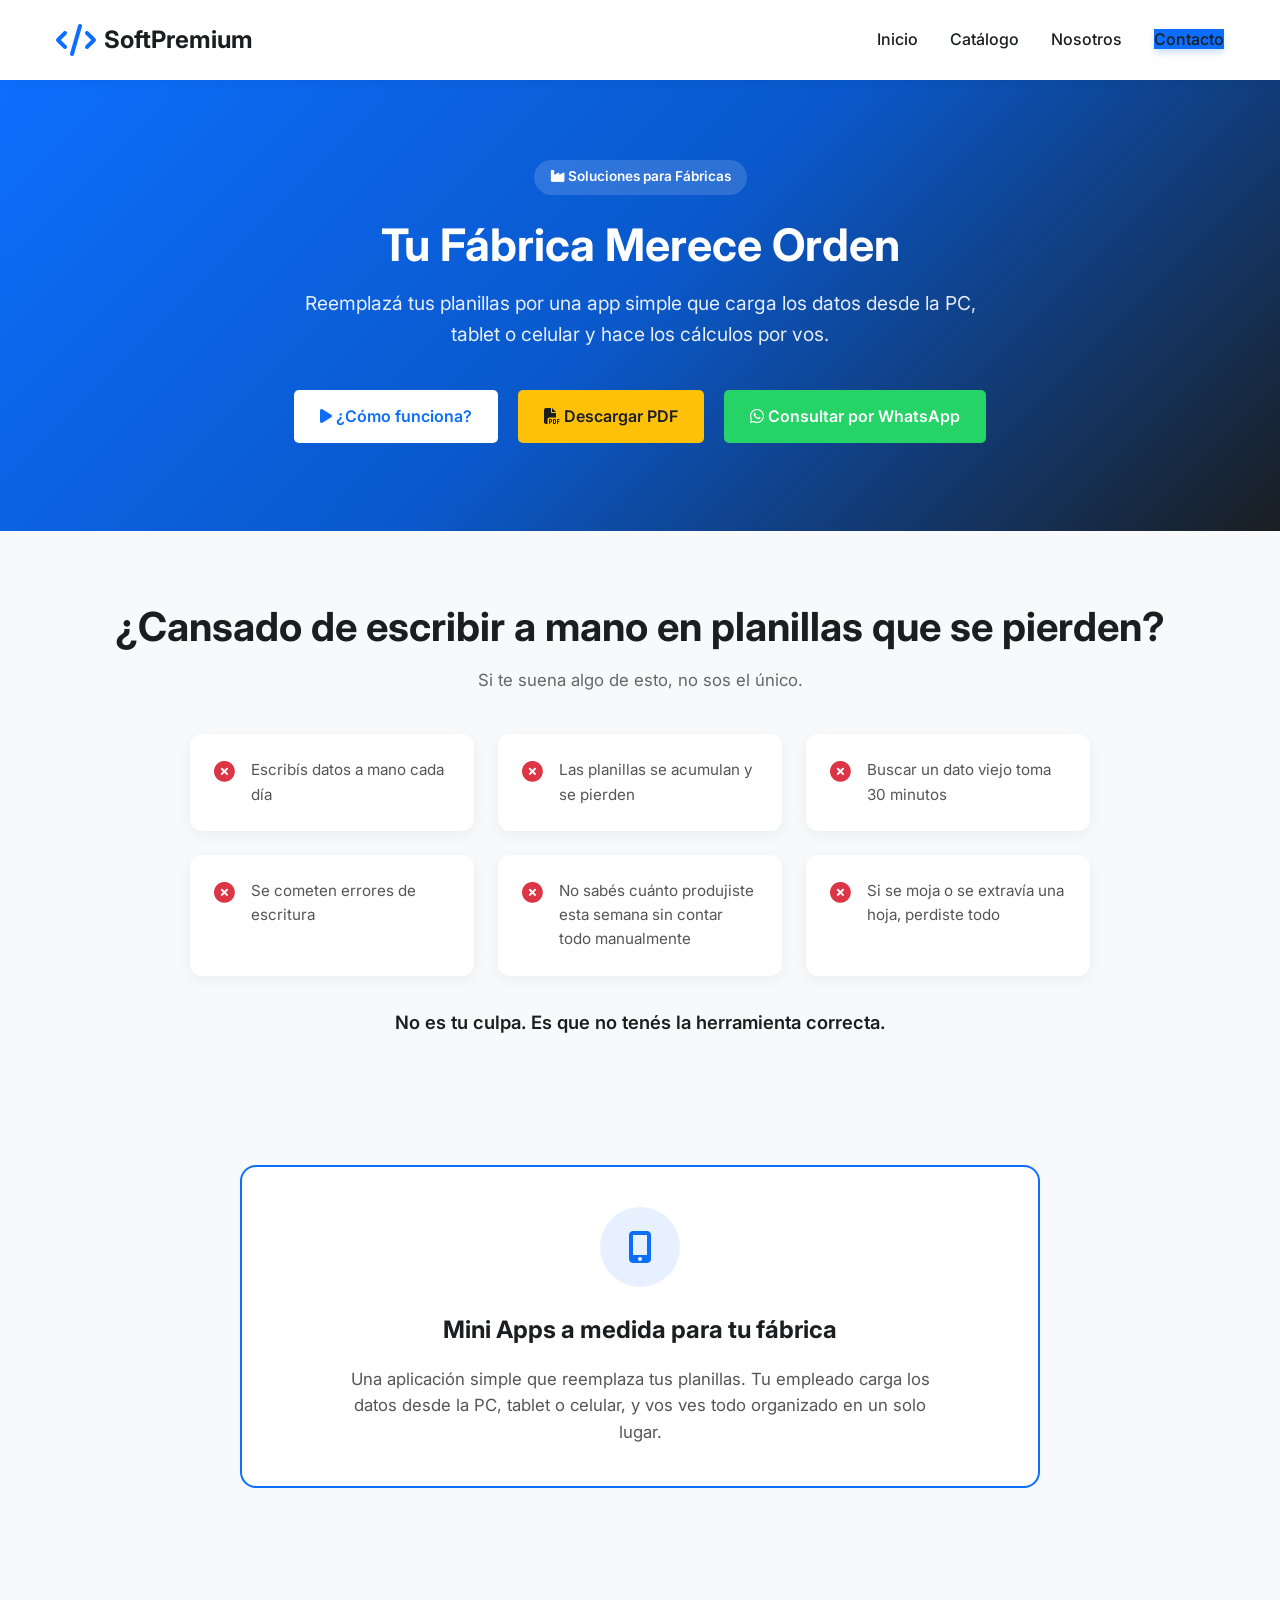
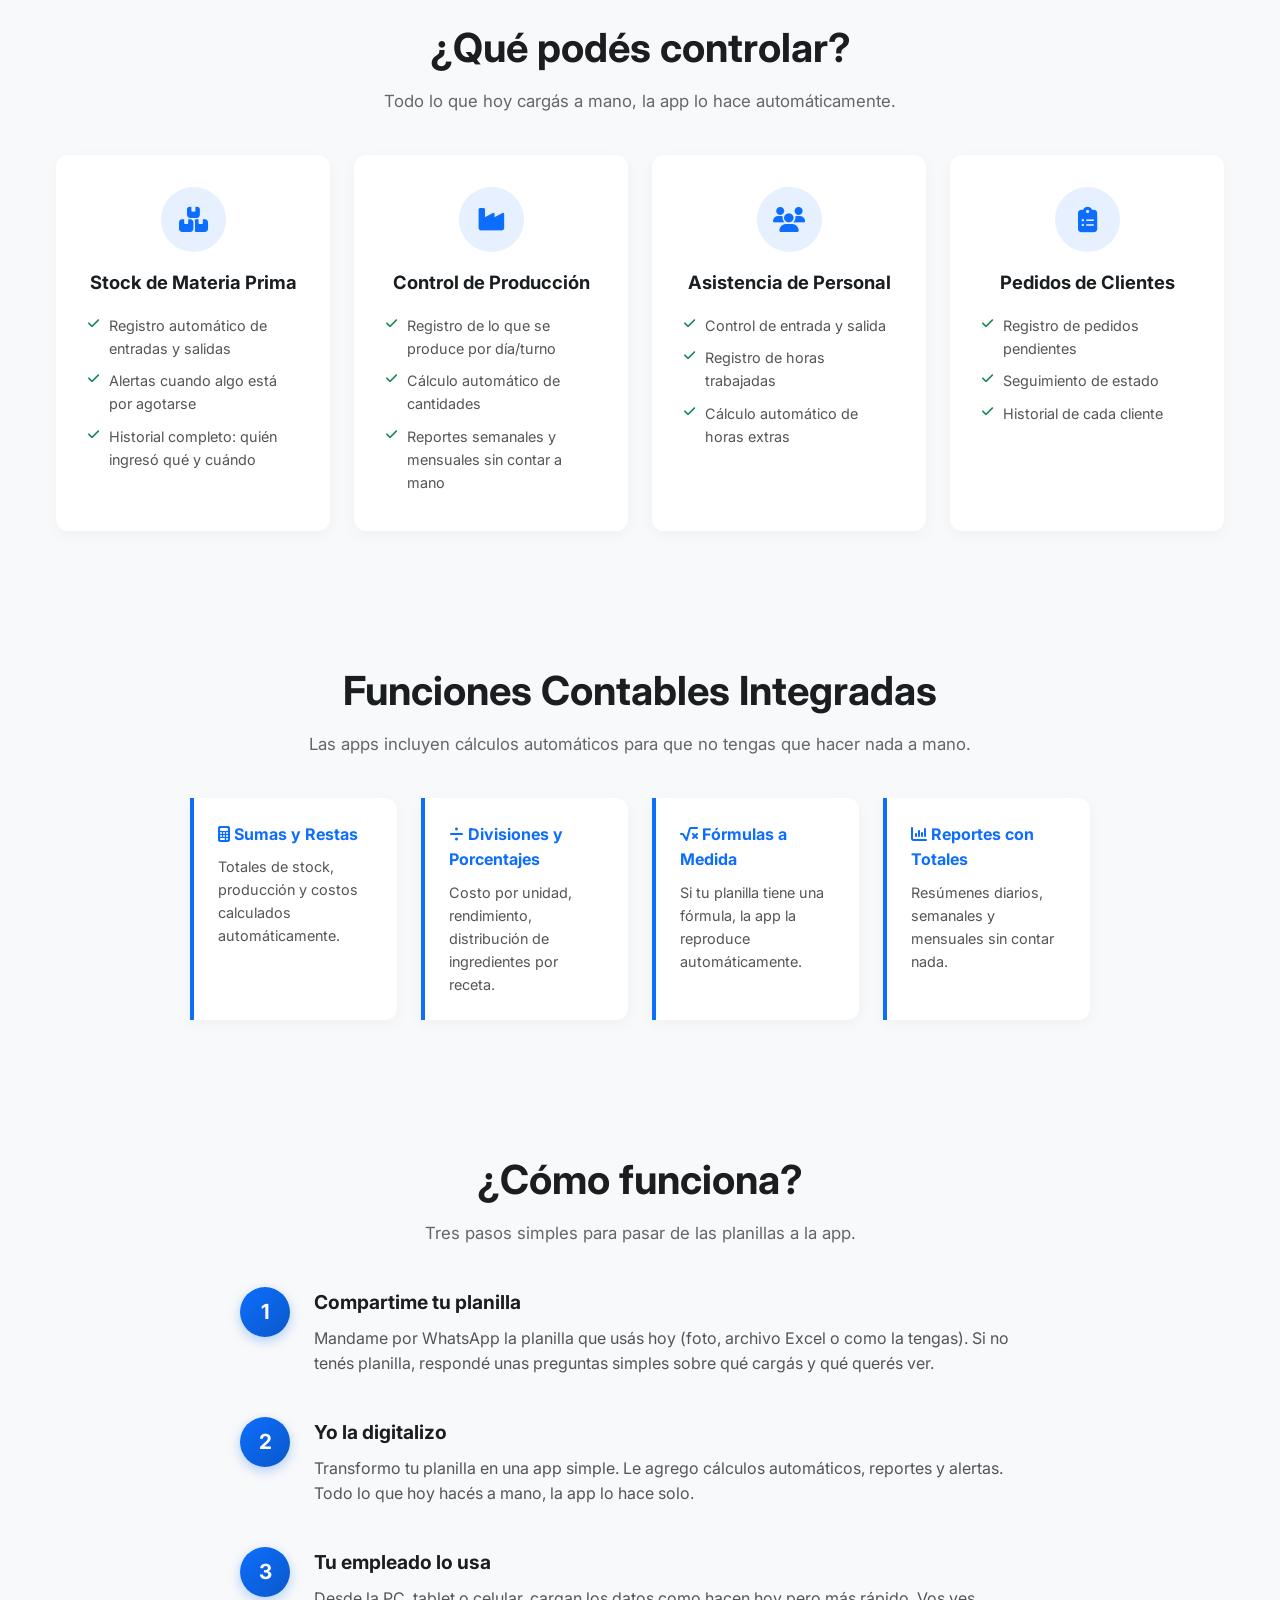
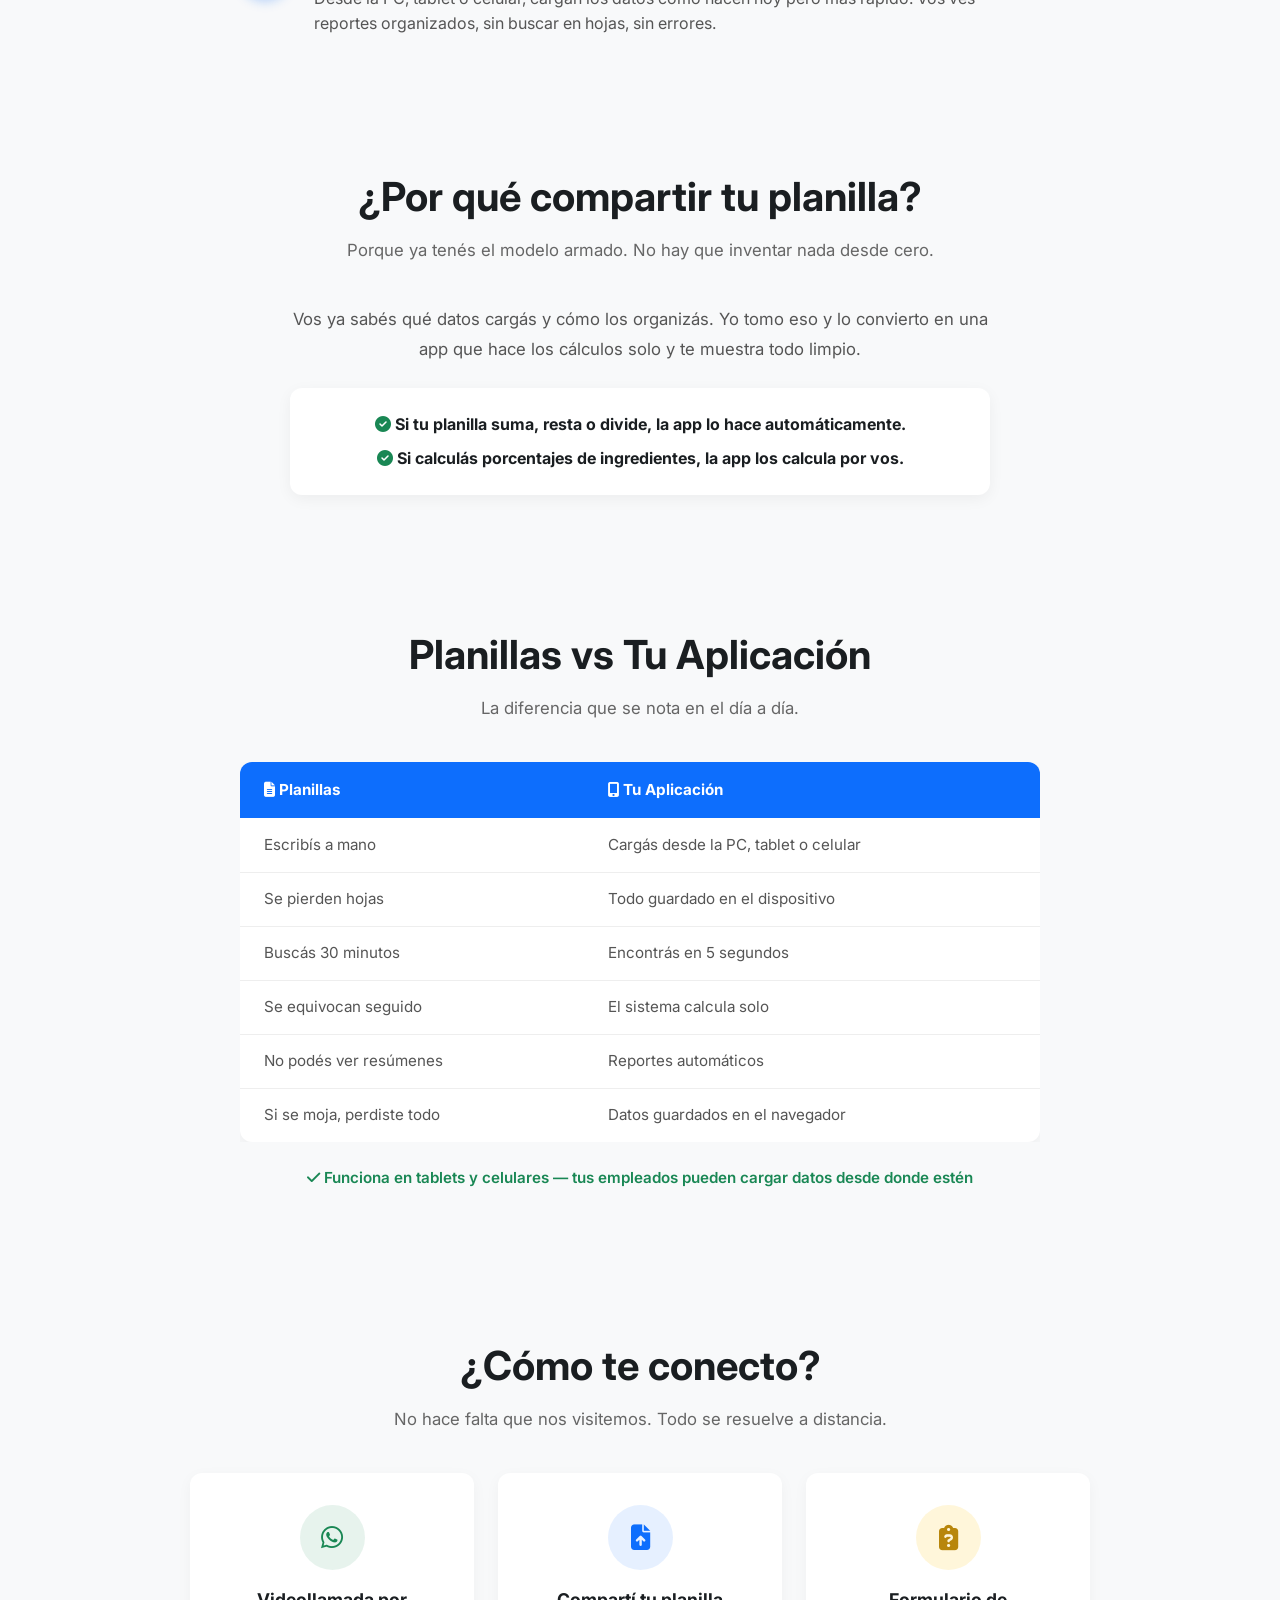
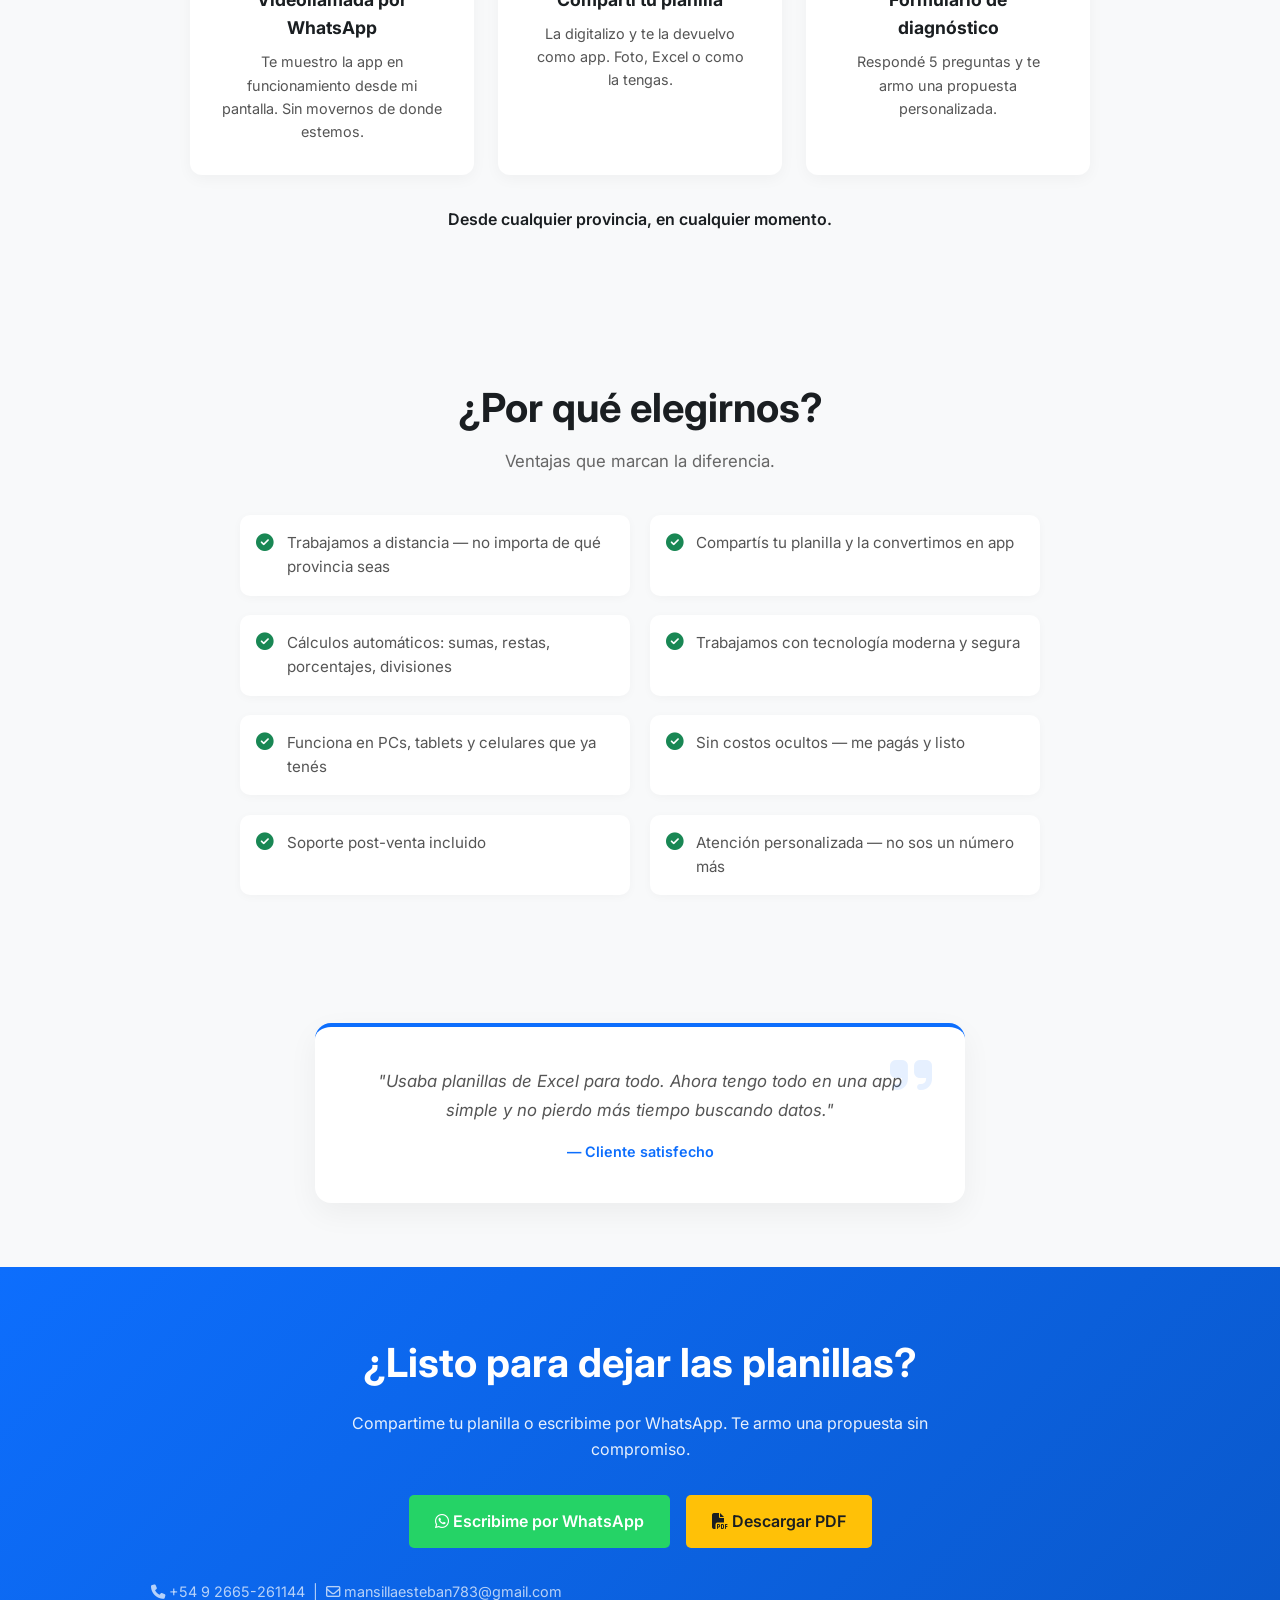
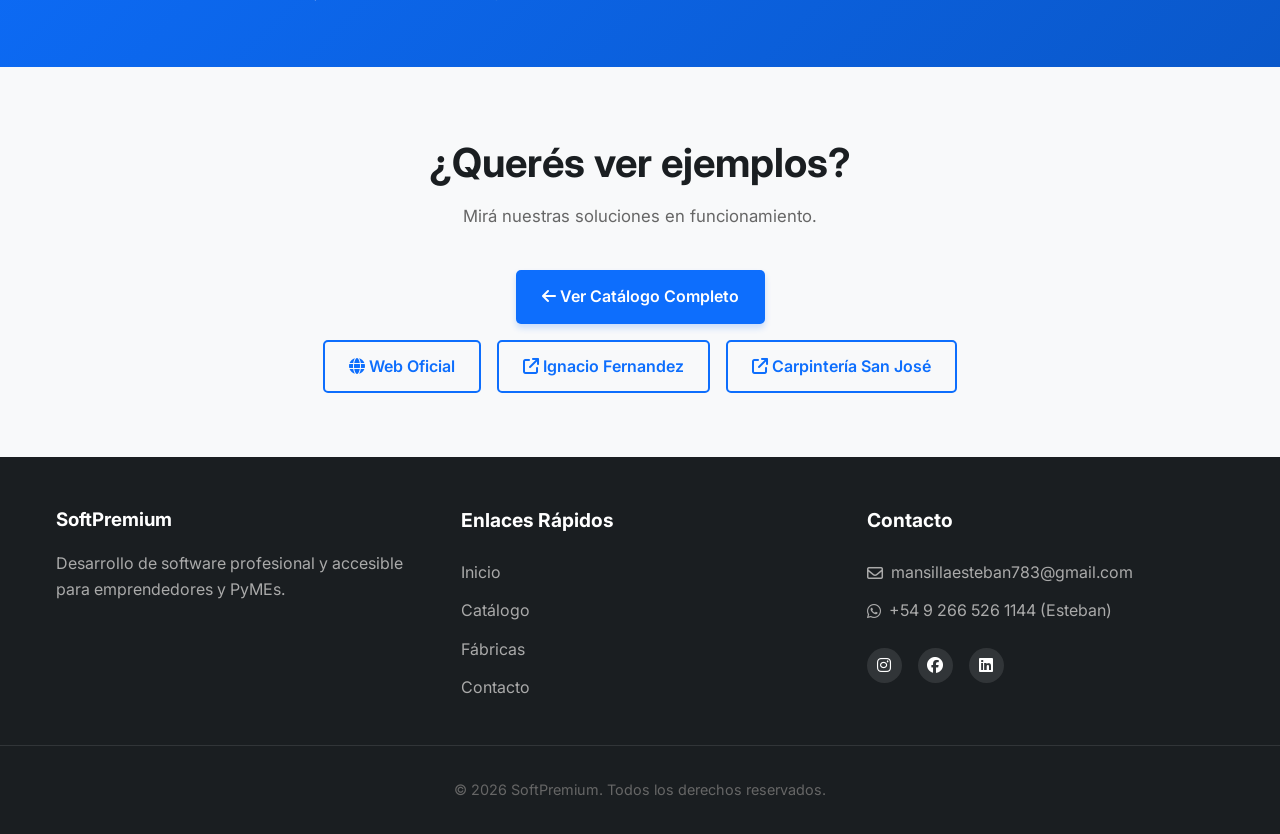
==== commit 9560ccfb: "Add files via upload" ====
--- a/fabricas.html
+++ b/fabricas.html
@@ -510,7 +510,7 @@
                 <div>
                     <a href="#como-funciona" class="btn btn-light"><i class="fa-solid fa-play"></i> ¿Cómo funciona?</a>
                     <a href="TU FÁBRICA MERECE ORDEN/TU FÁBRICA MERECE ORDEN.pdf" download class="btn btn-download"><i class="fa-solid fa-file-pdf"></i> Descargar PDF</a>
-                    <a href="https://wa.me/5492664024390?text=Hola%20Esteban%2C%20vi%20la%20secci%C3%B3n%20de%20f%C3%A1bricas%20en%20tu%20web%20y%20quisiera%20consultarte%20por%20una%20app%20para%20mi%20f%C3%A1brica." target="_blank" class="btn btn-whatsapp"><i class="fa-brands fa-whatsapp"></i> Consultar por WhatsApp</a>
+                    <a href="https://wa.me/5492665261144?text=Hola%20Esteban%2C%20vi%20la%20secci%C3%B3n%20de%20f%C3%A1bricas%20en%20tu%20web%20y%20quisiera%20consultarte%20por%20una%20app%20para%20mi%20f%C3%A1brica." target="_blank" class="btn btn-whatsapp"><i class="fa-brands fa-whatsapp"></i> Consultar por WhatsApp</a>
                 </div>
             </div>
         </section>
@@ -845,12 +845,12 @@
                 <h2>¿Listo para dejar las planillas?</h2>
                 <p>Compartime tu planilla o escribime por WhatsApp. Te armo una propuesta sin compromiso.</p>
                 <div class="fab-cta-buttons">
-                    <a href="https://wa.me/5492664024390?text=Hola%20Esteban%2C%20vi%20la%20secci%C3%B3n%20de%20f%C3%A1bricas%20en%20tu%20web%20y%20quisiera%20consultarte%20por%20una%20app%20para%20mi%20f%C3%A1brica." target="_blank" class="btn btn-whatsapp"><i class="fa-brands fa-whatsapp"></i> Escribime por WhatsApp</a>
+                    <a href="https://wa.me/5492665261144?text=Hola%20Esteban%2C%20vi%20la%20secci%C3%B3n%20de%20f%C3%A1bricas%20en%20tu%20web%20y%20quisiera%20consultarte%20por%20una%20app%20para%20mi%20f%C3%A1brica." target="_blank" class="btn btn-whatsapp"><i class="fa-brands fa-whatsapp"></i> Escribime por WhatsApp</a>
                     <a href="TU FÁBRICA MERECE ORDEN/TU FÁBRICA MERECE ORDEN.pdf" download class="btn btn-download"><i class="fa-solid fa-file-pdf"></i> Descargar PDF</a>
                 </div>
                 <div style="margin-top: 2rem; color: rgba(255,255,255,0.7); font-size: 0.9rem;">
                     <p style="color: rgba(255,255,255,0.7); margin: 0;">
-                        <i class="fa-solid fa-phone"></i> +54 9 2664-024390 &nbsp;|&nbsp;
+                        <i class="fa-solid fa-phone"></i> +54 9 2665-261144 &nbsp;|&nbsp;
                         <i class="fa-regular fa-envelope"></i> mansillaesteban783@gmail.com
                     </p>
                 </div>
@@ -892,7 +892,7 @@
             <div class="footer-contact">
                 <h4>Contacto</h4>
                 <p><i class="fa-regular fa-envelope"></i> mansillaesteban783@gmail.com</p>
-                <p><i class="fa-brands fa-whatsapp"></i> +54 9 266 402 4390 (Esteban)</p>
+                <p><i class="fa-brands fa-whatsapp"></i> +54 9 266 526 1144 (Esteban)</p>
                 <div class="social-icons">
                     <a href="#"><i class="fa-brands fa-instagram"></i></a>
                     <a href="https://www.facebook.com/profile.php?id=61573577638494&locale=es_LA"><i class="fa-brands fa-facebook"></i></a>
